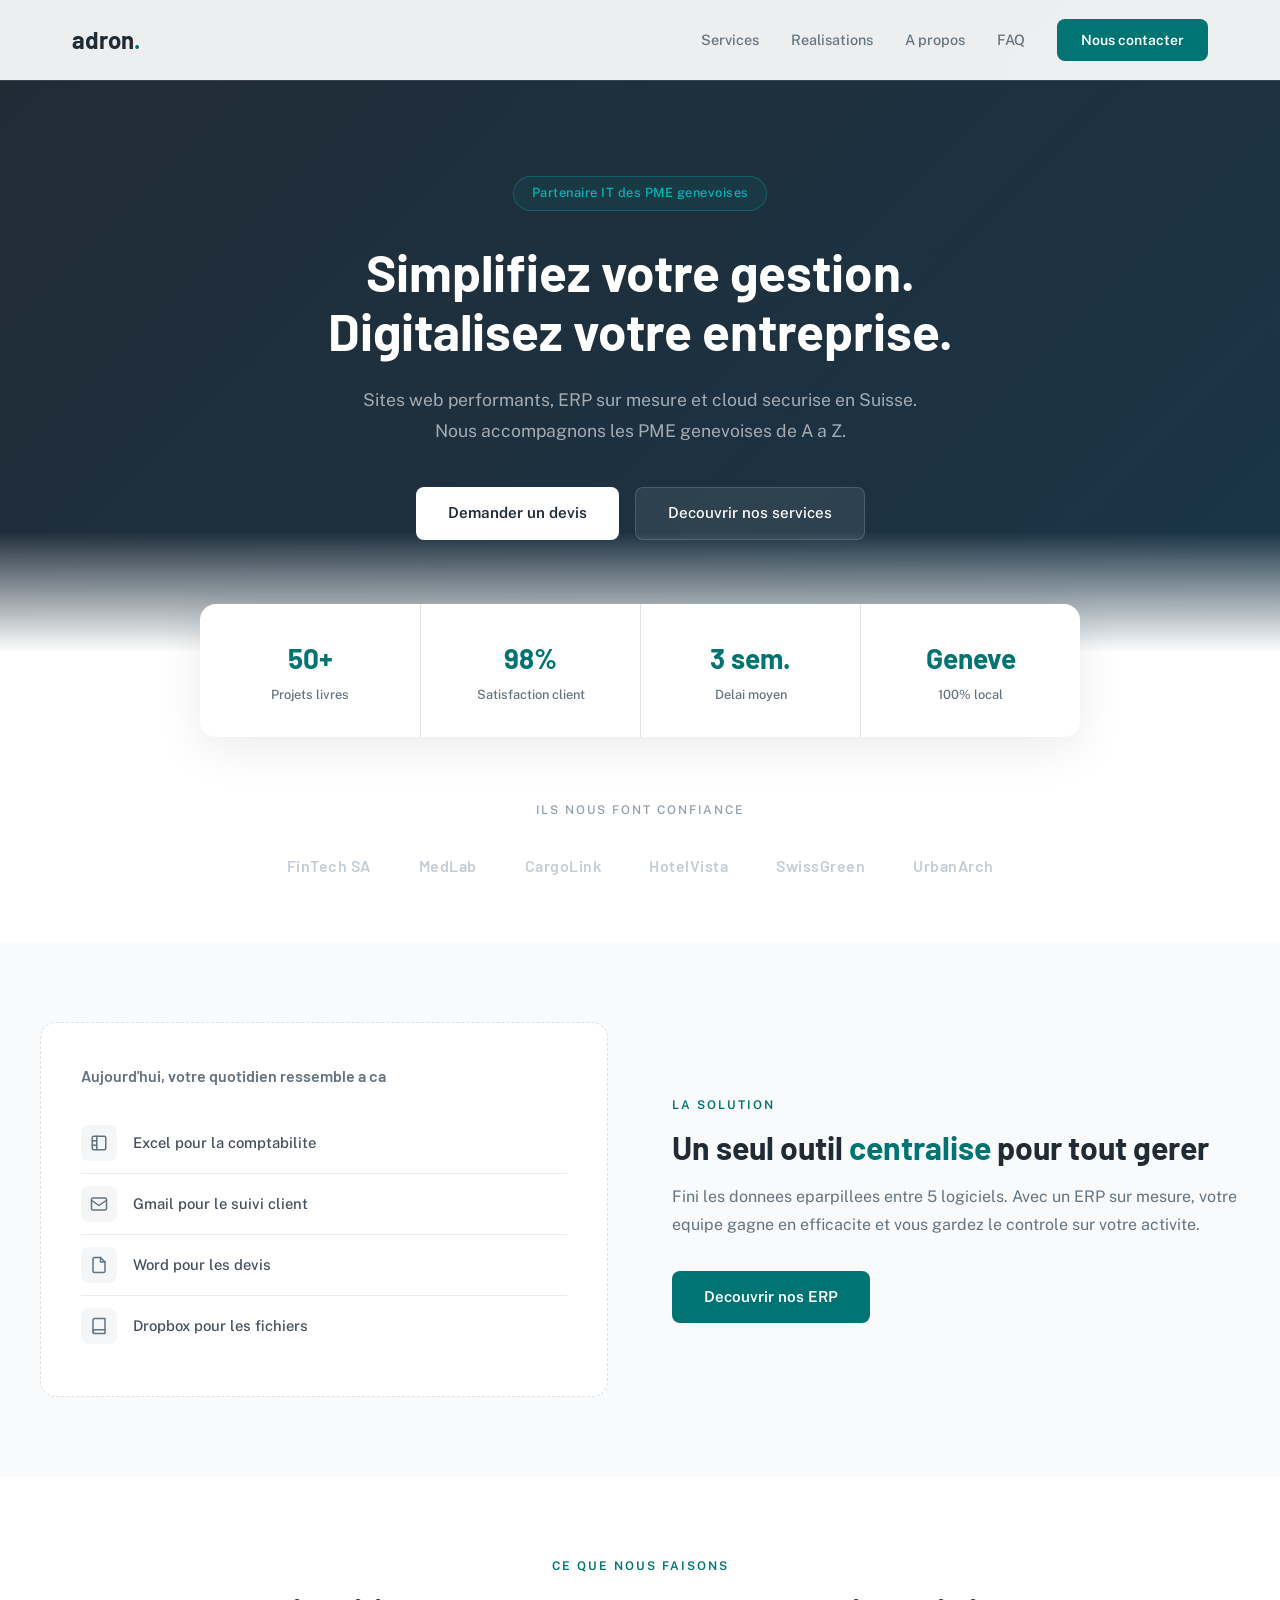
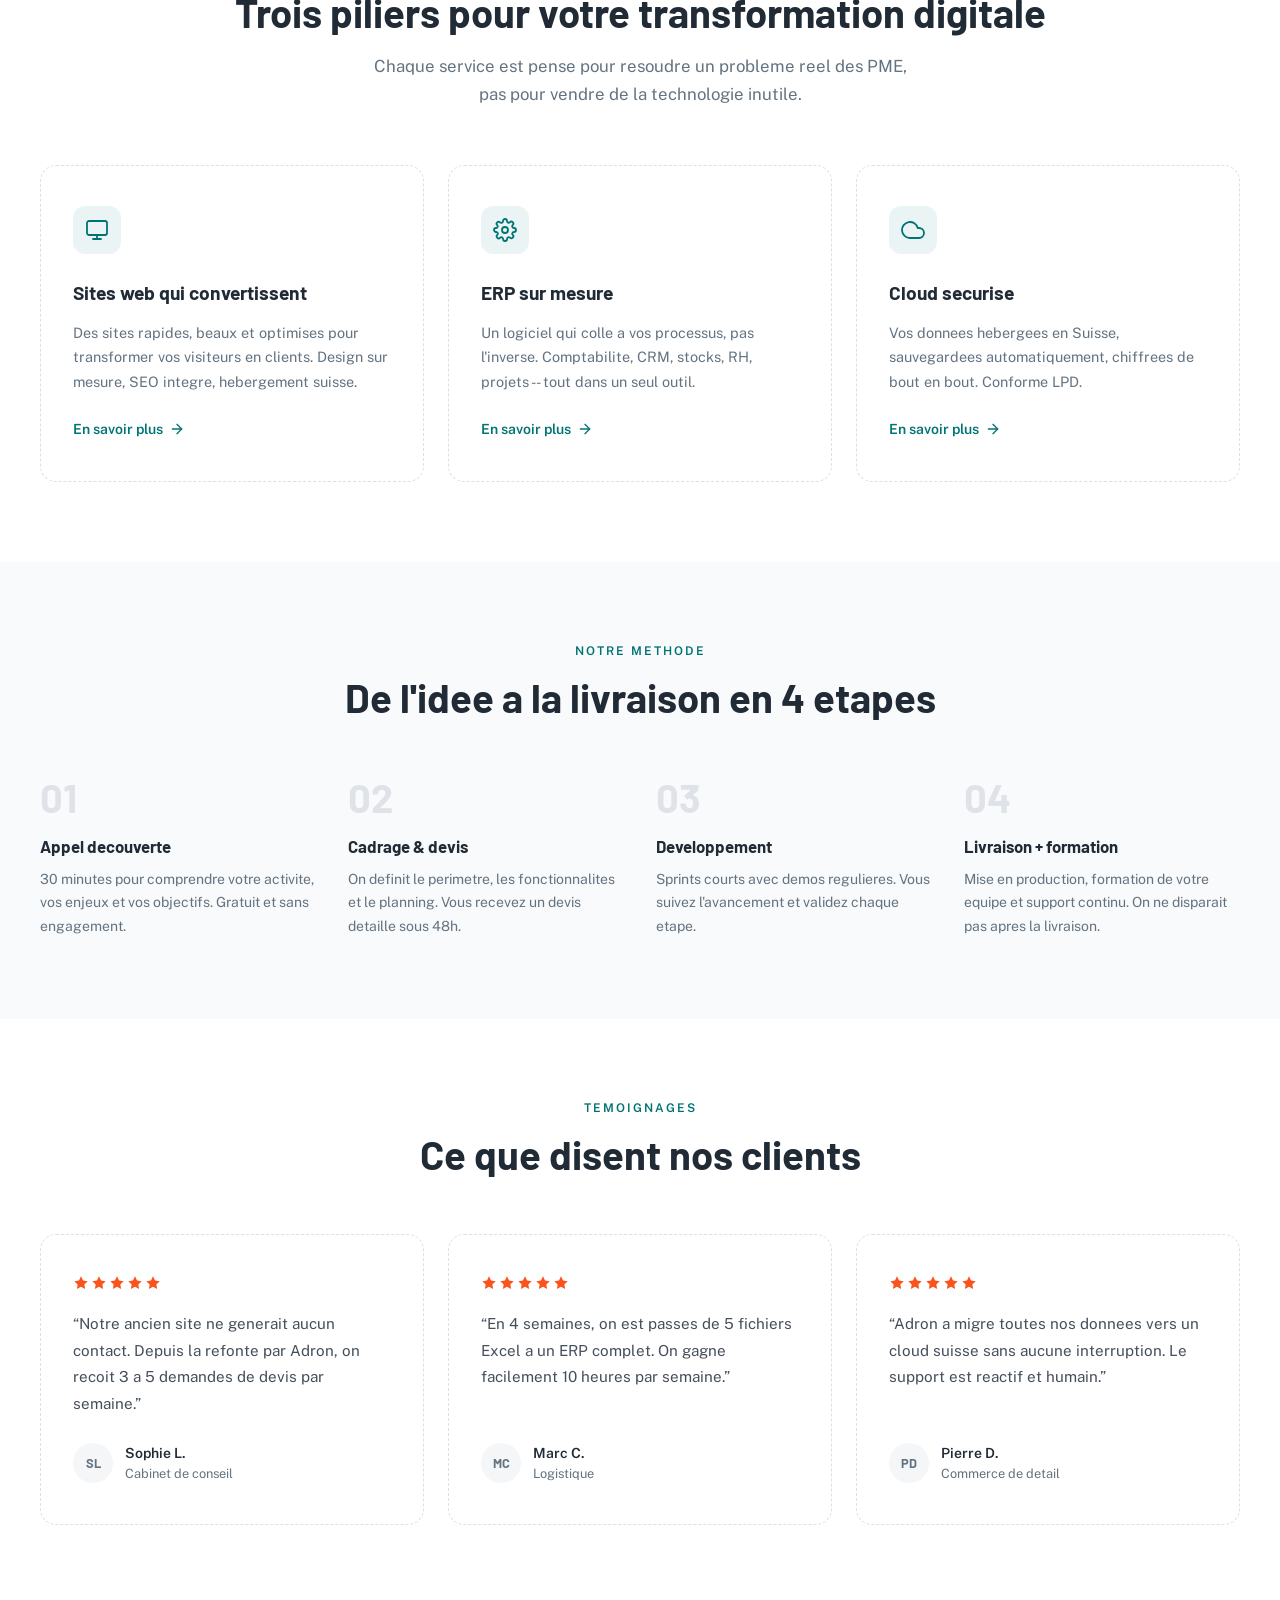
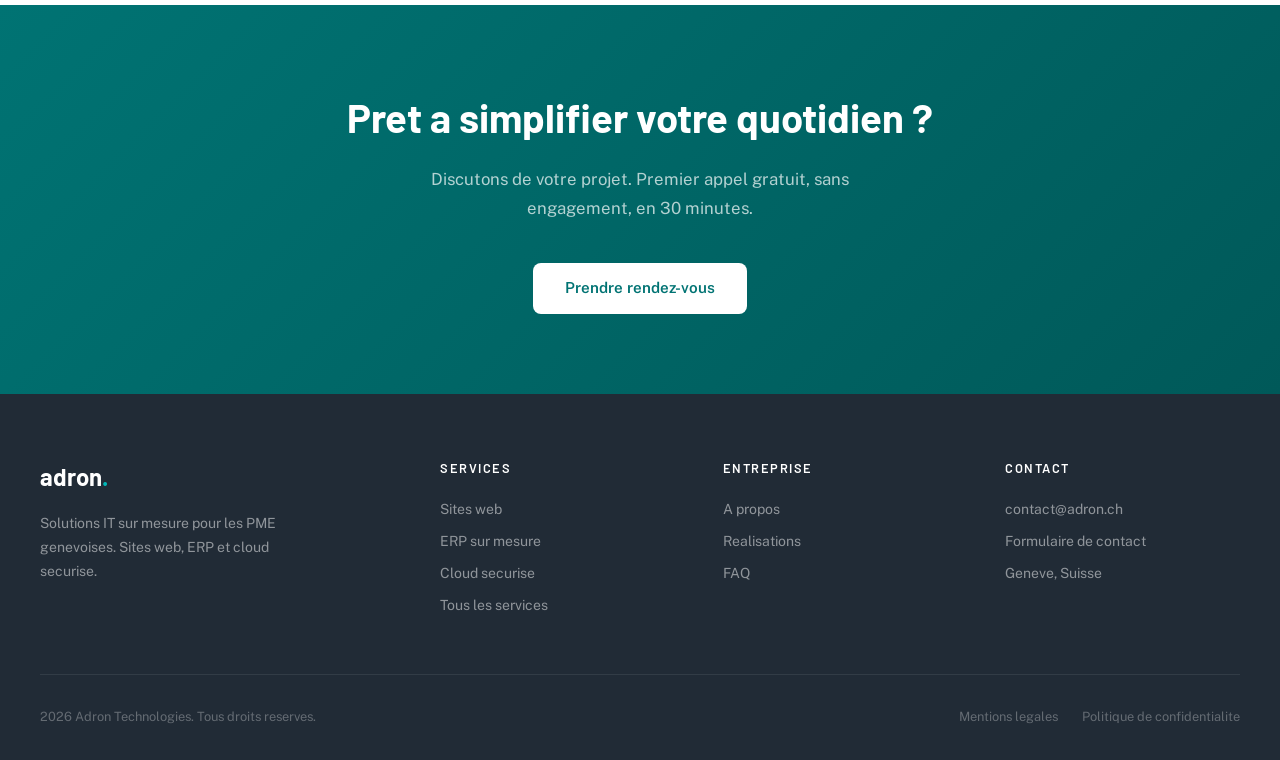
==== index.html @ 47f6fa60 "Premier commit" ====
<!DOCTYPE html>
<html lang="fr">
<head>
  <meta charset="UTF-8">
  <meta name="viewport" content="width=device-width, initial-scale=1.0">
  <title>Adron Technologies — Digitalisation PME Genevoises</title>
  <meta name="description" content="Sites web performants, ERP sur mesure et cloud securise en Suisse. Nous accompagnons les PME genevoises de A a Z.">
  <link href="https://fonts.googleapis.com/css2?family=Barlow:wght@400;500;600;700&family=Public+Sans:wght@300;400;500;600;700&display=swap" rel="stylesheet">
  <link rel="stylesheet" href="variables.css">
  <link rel="stylesheet" href="style.css">
  <style>
    :root {
      --teal: #007373; --teal-dark: #005959; --teal-light: #00B8B8;
      --dark: #212B36; --dark-2: #454F5B; --dark-3: #637381;
      --orange: #FA541C; --purple: #B195FE;
      --white: #FFFFFF;
      --gray-50: #F9FAFB; --gray-100: #F4F6F8; --gray-200: #DFE3E8;
      --gray-300: #C4CDD5; --gray-400: #919EAB; --gray-500: #637381;
      --border: rgba(145,158,171,0.2); --border-dashed: rgba(145,158,171,0.32);
      --font-display: 'Barlow', system-ui, sans-serif;
      --font-body: 'Public Sans', system-ui, sans-serif;
      --radius: 12px; --radius-lg: 16px;
      --shadow-card: -24px 24px 72px -8px rgba(145,158,171,0.24);
      --transition: all 0.25s cubic-bezier(0.4,0,0.2,1);
    }
    *, *::before, *::after { box-sizing: border-box; margin: 0; padding: 0; }
    html { scroll-behavior: smooth; }
    body { font-family: var(--font-body); color: var(--dark); line-height: 1.6; background: var(--white); -webkit-font-smoothing: antialiased; }
    a { text-decoration: none; color: inherit; }
    ul { list-style: none; }

    /* ── NAV ── */
    .nav { position: fixed; top: 0; left: 0; right: 0; height: 80px; background: rgba(255,255,255,0.92); backdrop-filter: blur(12px); -webkit-backdrop-filter: blur(12px); box-shadow: 0 1px 0 var(--border); z-index: 1000; display: flex; align-items: center; }
    .nav-inner { max-width: 1200px; margin: 0 auto; width: 100%; padding: 0 2rem; display: flex; align-items: center; justify-content: space-between; }
    .nav-logo { font-family: var(--font-display); font-weight: 700; font-size: 1.5rem; color: var(--dark); }
    .nav-logo span { color: var(--teal); }
    .nav-links { display: flex; gap: 2rem; align-items: center; }
    .nav-links a { font-size: 0.9rem; font-weight: 500; color: var(--dark-3); transition: var(--transition); }
    .nav-links a:hover { color: var(--teal); }
    .nav-cta { background: var(--teal) !important; color: var(--white) !important; padding: 0.6rem 1.5rem; border-radius: 8px; font-size: 0.875rem !important; font-weight: 600 !important; }
    .nav-cta:hover { background: var(--teal-dark) !important; }
    .nav-mobile-toggle { display: none; background: none; border: none; cursor: pointer; flex-direction: column; gap: 5px; padding: 4px; }
    .nav-mobile-toggle span { display: block; width: 22px; height: 2px; background: var(--dark); border-radius: 2px; }

    /* ── HERO ── */
    .hero { position: relative; background: linear-gradient(135deg, var(--dark) 0%, #1a3547 100%); padding: 11rem 2rem 7rem; overflow: hidden; }
    .hero::after { content: ''; position: absolute; bottom: 0; left: 0; right: 0; height: 120px; background: linear-gradient(to bottom, transparent, var(--white)); pointer-events: none; }
    .hero-inner { max-width: 780px; margin: 0 auto; text-align: center; position: relative; z-index: 1; }
    .hero-badge { display: inline-block; padding: 0.4rem 1.1rem; background: rgba(0,115,115,0.15); border: 1px solid rgba(0,184,184,0.3); border-radius: 100px; color: var(--teal-light); font-size: 0.8rem; font-weight: 500; letter-spacing: 0.5px; margin-bottom: 2rem; }
    .hero h1 { font-family: var(--font-display); font-weight: 700; font-size: clamp(2rem, 5vw, 3.2rem); color: var(--white); line-height: 1.15; margin-bottom: 1.5rem; }
    .hero p { font-size: 1.1rem; color: rgba(255,255,255,0.6); line-height: 1.75; max-width: 560px; margin: 0 auto 2.5rem; }
    .hero-actions { display: flex; gap: 1rem; justify-content: center; flex-wrap: wrap; }

    /* ── BUTTONS ── */
    .btn-primary { display: inline-flex; align-items: center; gap: 0.5rem; background: var(--dark); color: var(--white); padding: 0.85rem 2rem; border-radius: 8px; font-size: 0.95rem; font-weight: 600; font-family: var(--font-body); border: none; cursor: pointer; transition: var(--transition); }
    .btn-primary:hover { background: var(--dark-2); box-shadow: 0 8px 24px rgba(33,43,54,0.3); }
    .btn-hero-primary { display: inline-flex; align-items: center; gap: 0.5rem; background: var(--white); color: var(--dark); padding: 0.85rem 2rem; border-radius: 8px; font-size: 0.95rem; font-weight: 600; font-family: var(--font-body); border: none; cursor: pointer; transition: var(--transition); }
    .btn-hero-primary:hover { box-shadow: 0 8px 24px rgba(0,0,0,0.15); transform: translateY(-1px); }
    .btn-ghost { display: inline-flex; align-items: center; gap: 0.5rem; background: rgba(255,255,255,0.08); color: var(--white); padding: 0.85rem 2rem; border-radius: 8px; font-size: 0.95rem; font-weight: 500; font-family: var(--font-body); border: 1px solid rgba(255,255,255,0.15); cursor: pointer; transition: var(--transition); }
    .btn-ghost:hover { background: rgba(255,255,255,0.15); }
    .btn-teal { display: inline-flex; align-items: center; gap: 0.5rem; background: var(--teal); color: var(--white); padding: 0.85rem 2rem; border-radius: 8px; font-size: 0.95rem; font-weight: 600; font-family: var(--font-body); border: none; cursor: pointer; transition: var(--transition); }
    .btn-teal:hover { background: var(--teal-dark); box-shadow: 0 8px 24px rgba(0,115,115,0.25); }
    .btn-white { display: inline-flex; align-items: center; gap: 0.5rem; background: var(--white); color: var(--teal); padding: 0.85rem 2rem; border-radius: 8px; font-size: 0.95rem; font-weight: 600; font-family: var(--font-body); border: none; cursor: pointer; transition: var(--transition); }
    .btn-white:hover { box-shadow: 0 8px 24px rgba(0,0,0,0.2); transform: translateY(-1px); }

    /* ── SECTIONS ── */
    .section { padding: 5rem 2rem; }
    .section-gray { background: var(--gray-50); }
    .section-inner { max-width: 1200px; margin: 0 auto; }
    .section-label { font-size: 0.75rem; font-weight: 600; text-transform: uppercase; letter-spacing: 2px; color: var(--teal); margin-bottom: 0.75rem; }
    .section-title { font-family: var(--font-display); font-weight: 700; font-size: clamp(1.8rem, 3.5vw, 2.5rem); line-height: 1.2; margin-bottom: 1rem; }
    .section-subtitle { font-size: 1.05rem; color: var(--dark-3); line-height: 1.7; max-width: 560px; }
    .section-header { margin-bottom: 3.5rem; }
    .section-header-center { text-align: center; }
    .section-header-center .section-subtitle { margin-left: auto; margin-right: auto; }

    /* ── STATS ── */
    .stats { padding: 0 2rem; position: relative; z-index: 2; margin-top: -3rem; margin-bottom: 1rem; }
    .stats-grid { max-width: 880px; margin: 0 auto; display: grid; grid-template-columns: repeat(4, 1fr); background: var(--white); border-radius: var(--radius-lg); box-shadow: 0 12px 48px rgba(0,0,0,0.08); }
    .stat-item { padding: 2rem 1.5rem; text-align: center; }
    .stat-item + .stat-item { border-left: 1px solid var(--gray-200); }
    .stat-number { font-family: var(--font-display); font-weight: 700; font-size: 1.75rem; color: var(--teal); margin-bottom: 0.25rem; }
    .stat-label { font-size: 0.8rem; color: var(--dark-3); font-weight: 500; }

    /* ── TRUST BAR ── */
    .trust { padding: 3rem 2rem 4rem; }
    .trust-inner { max-width: 900px; margin: 0 auto; text-align: center; }
    .trust-label { font-size: 0.75rem; text-transform: uppercase; letter-spacing: 2px; color: var(--gray-400); margin-bottom: 2rem; font-weight: 500; }
    .trust-logos { display: flex; justify-content: center; flex-wrap: wrap; gap: 2.5rem 3rem; align-items: center; }
    .trust-logos span { font-family: var(--font-display); font-weight: 600; font-size: 1rem; color: var(--gray-300); letter-spacing: 0.5px; }

    /* ── PAIN POINTS ── */
    .pain { display: grid; grid-template-columns: 1fr 1fr; gap: 4rem; align-items: center; }
    .pain-before { background: var(--white); border: 1px dashed var(--border-dashed); border-radius: var(--radius-lg); padding: 2.5rem; }
    .pain-before-title { font-family: var(--font-display); font-weight: 600; font-size: 1rem; color: var(--dark-3); margin-bottom: 1.5rem; }
    .pain-item { display: flex; align-items: center; gap: 1rem; padding: 0.75rem 0; }
    .pain-item + .pain-item { border-top: 1px solid var(--border); }
    .pain-icon { width: 36px; height: 36px; border-radius: 8px; background: var(--gray-100); display: flex; align-items: center; justify-content: center; flex-shrink: 0; }
    .pain-icon svg { width: 18px; height: 18px; stroke: var(--dark-3); fill: none; stroke-width: 2; stroke-linecap: round; stroke-linejoin: round; }
    .pain-item-text { font-size: 0.925rem; color: var(--dark-2); font-weight: 500; }
    .pain-after h3 { font-family: var(--font-display); font-weight: 700; font-size: clamp(1.5rem, 3vw, 2rem); margin-bottom: 1rem; line-height: 1.25; }
    .pain-after h3 em { color: var(--teal); font-style: normal; }
    .pain-after p { color: var(--dark-3); line-height: 1.75; margin-bottom: 2rem; }

    /* ── SERVICES ── */
    .services-grid { display: grid; grid-template-columns: repeat(3, 1fr); gap: 1.5rem; }
    .service-card { border: 1px dashed var(--border-dashed); border-radius: var(--radius-lg); padding: 2.5rem 2rem; transition: var(--transition); display: flex; flex-direction: column; }
    .service-card:hover { border-color: transparent; box-shadow: var(--shadow-card); }
    .service-icon { width: 48px; height: 48px; border-radius: 12px; background: rgba(0,115,115,0.08); display: flex; align-items: center; justify-content: center; margin-bottom: 1.5rem; }
    .service-icon svg { width: 24px; height: 24px; stroke: var(--teal); fill: none; stroke-width: 1.8; stroke-linecap: round; stroke-linejoin: round; }
    .service-card h3 { font-family: var(--font-display); font-weight: 700; font-size: 1.2rem; margin-bottom: 0.75rem; }
    .service-card p { font-size: 0.9rem; color: var(--dark-3); line-height: 1.7; margin-bottom: 1.5rem; flex: 1; }
    .service-link { font-size: 0.875rem; font-weight: 600; color: var(--teal); display: inline-flex; align-items: center; gap: 0.4rem; transition: var(--transition); }
    .service-link:hover { gap: 0.7rem; }
    .arrow-icon { width: 16px; height: 16px; stroke: currentColor; fill: none; stroke-width: 2; stroke-linecap: round; stroke-linejoin: round; }

    /* ── PROCESS ── */
    .process-grid { display: grid; grid-template-columns: repeat(4, 1fr); gap: 2rem; counter-reset: step; }
    .process-step { position: relative; padding-top: 3.5rem; }
    .process-step::before { counter-increment: step; content: counter(step, decimal-leading-zero); font-family: var(--font-display); font-weight: 700; font-size: 2.5rem; color: var(--gray-200); position: absolute; top: 0; left: 0; line-height: 1; }
    .process-step h4 { font-family: var(--font-display); font-weight: 700; font-size: 1.05rem; margin-bottom: 0.5rem; }
    .process-step p { font-size: 0.875rem; color: var(--dark-3); line-height: 1.7; }

    /* ── TESTIMONIALS ── */
    .testimonials-grid { display: grid; grid-template-columns: repeat(3, 1fr); gap: 1.5rem; }
    .testimonial-card { border: 1px dashed var(--border-dashed); border-radius: var(--radius-lg); padding: 2.5rem 2rem; transition: var(--transition); display: flex; flex-direction: column; }
    .testimonial-card:hover { border-color: transparent; box-shadow: var(--shadow-card); }
    .testimonial-stars { display: flex; gap: 2px; margin-bottom: 1.25rem; }
    .star-svg { width: 16px; height: 16px; fill: var(--orange); }
    .testimonial-text { font-size: 0.95rem; color: var(--dark-2); line-height: 1.75; flex: 1; margin-bottom: 1.5rem; }
    .testimonial-text::before { content: '\201C'; }
    .testimonial-text::after { content: '\201D'; }
    .testimonial-author { display: flex; align-items: center; gap: 0.75rem; }
    .testimonial-avatar { width: 40px; height: 40px; border-radius: 50%; background: var(--gray-100); display: flex; align-items: center; justify-content: center; font-family: var(--font-display); font-weight: 700; font-size: 0.8rem; color: var(--dark-3); flex-shrink: 0; }
    .testimonial-name { font-weight: 600; font-size: 0.875rem; }
    .testimonial-role { font-size: 0.8rem; color: var(--dark-3); }

    /* ── CTA SECTION ── */
    .cta-section { background: linear-gradient(135deg, var(--teal), var(--teal-dark)); padding: 5rem 2rem; text-align: center; }
    .cta-section h2 { font-family: var(--font-display); font-weight: 700; font-size: clamp(1.8rem, 3.5vw, 2.5rem); color: var(--white); margin-bottom: 1rem; }
    .cta-section p { color: rgba(255,255,255,0.7); font-size: 1.05rem; margin-bottom: 2.5rem; max-width: 480px; margin-left: auto; margin-right: auto; line-height: 1.7; }

    /* ── FOOTER ── */
    .footer { background: var(--dark); padding: 4rem 2rem 2rem; }
    .footer-inner { max-width: 1200px; margin: 0 auto; }
    .footer-grid { display: grid; grid-template-columns: 1.5fr 1fr 1fr 1fr; gap: 3rem; margin-bottom: 3rem; }
    .footer-brand { font-family: var(--font-display); font-weight: 700; font-size: 1.5rem; color: var(--white); margin-bottom: 1rem; }
    .footer-brand span { color: var(--teal-light); }
    .footer-desc { font-size: 0.875rem; color: rgba(255,255,255,0.5); line-height: 1.7; max-width: 280px; }
    .footer-col h4 { font-family: var(--font-display); font-weight: 600; font-size: 0.8rem; color: var(--white); margin-bottom: 1.25rem; text-transform: uppercase; letter-spacing: 1.5px; }
    .footer-col a { display: block; font-size: 0.875rem; color: rgba(255,255,255,0.5); margin-bottom: 0.6rem; transition: var(--transition); }
    .footer-col a:hover { color: var(--white); }
    .footer-bottom { border-top: 1px solid rgba(255,255,255,0.08); padding-top: 2rem; display: flex; justify-content: space-between; align-items: center; }
    .footer-copy { font-size: 0.8rem; color: rgba(255,255,255,0.3); }
    .footer-legal { display: flex; gap: 1.5rem; }
    .footer-legal a { font-size: 0.8rem; color: rgba(255,255,255,0.3); transition: var(--transition); }
    .footer-legal a:hover { color: rgba(255,255,255,0.7); }

    /* ── RESPONSIVE ── */
    @media (max-width: 968px) {
      .nav-links { display: none; }
      .nav-mobile-toggle { display: flex; }
      .services-grid, .testimonials-grid { grid-template-columns: 1fr; max-width: 480px; margin-left: auto; margin-right: auto; }
      .process-grid { grid-template-columns: repeat(2, 1fr); }
      .pain { grid-template-columns: 1fr; gap: 2.5rem; }
      .stats-grid { grid-template-columns: repeat(2, 1fr); }
      .stat-item:nth-child(odd) { border-left: none; }
      .stat-item:nth-child(3), .stat-item:nth-child(4) { border-top: 1px solid var(--gray-200); }
      .footer-grid { grid-template-columns: repeat(2, 1fr); }
    }
    @media (max-width: 600px) {
      .stats-grid { grid-template-columns: repeat(2, 1fr); }
      .process-grid { grid-template-columns: 1fr; }
      .footer-grid { grid-template-columns: 1fr; }
      .hero { padding: 9rem 1.25rem 5rem; }
      .section { padding: 3.5rem 1.25rem; }
      .footer-bottom { flex-direction: column; gap: 1rem; text-align: center; }
    }
  </style>
</head>
<body>

  <!-- NAV -->
  <nav class="nav">
    <div class="nav-inner">
      <a href="index.html" class="nav-logo">adron<span>.</span></a>
      <div class="nav-links">
        <a href="services.html">Services</a>
        <a href="realisations.html">Realisations</a>
        <a href="apropos.html">A propos</a>
        <a href="faq.html">FAQ</a>
        <a href="contact.html" class="nav-cta">Nous contacter</a>
      </div>
      <button class="nav-mobile-toggle" aria-label="Menu">
        <span></span><span></span><span></span>
      </button>
    </div>
  </nav>

  <!-- HERO -->
  <section class="hero">
    <div class="hero-inner">
      <div class="hero-badge">Partenaire IT des PME genevoises</div>
      <h1>Simplifiez votre gestion.<br>Digitalisez votre entreprise.</h1>
      <p>Sites web performants, ERP sur mesure et cloud securise en Suisse. Nous accompagnons les PME genevoises de A a Z.</p>
      <div class="hero-actions">
        <a href="contact.html" class="btn-hero-primary">Demander un devis</a>
        <a href="services.html" class="btn-ghost">Decouvrir nos services</a>
      </div>
    </div>
  </section>

  <!-- STATS -->
  <section class="stats">
    <div class="stats-grid">
      <div class="stat-item">
        <div class="stat-number">50+</div>
        <div class="stat-label">Projets livres</div>
      </div>
      <div class="stat-item">
        <div class="stat-number">98%</div>
        <div class="stat-label">Satisfaction client</div>
      </div>
      <div class="stat-item">
        <div class="stat-number">3 sem.</div>
        <div class="stat-label">Delai moyen</div>
      </div>
      <div class="stat-item">
        <div class="stat-number">Geneve</div>
        <div class="stat-label">100% local</div>
      </div>
    </div>
  </section>

  <!-- TRUST BAR -->
  <section class="trust">
    <div class="trust-inner">
      <div class="trust-label">Ils nous font confiance</div>
      <div class="trust-logos">
        <span>FinTech SA</span>
        <span>MedLab</span>
        <span>CargoLink</span>
        <span>HotelVista</span>
        <span>SwissGreen</span>
        <span>UrbanArch</span>
      </div>
    </div>
  </section>

  <!-- PAIN POINTS -->
  <section class="section section-gray">
    <div class="section-inner">
      <div class="pain">
        <div class="pain-before">
          <div class="pain-before-title">Aujourd'hui, votre quotidien ressemble a ca</div>
          <div class="pain-item">
            <div class="pain-icon"><svg viewBox="0 0 24 24"><rect x="3" y="3" width="18" height="18" rx="2"/><path d="M9 3v18"/><path d="M3 9h6"/><path d="M3 15h6"/></svg></div>
            <div class="pain-item-text">Excel pour la comptabilite</div>
          </div>
          <div class="pain-item">
            <div class="pain-icon"><svg viewBox="0 0 24 24"><rect x="2" y="4" width="20" height="16" rx="2"/><path d="M22 7l-10 7L2 7"/></svg></div>
            <div class="pain-item-text">Gmail pour le suivi client</div>
          </div>
          <div class="pain-item">
            <div class="pain-icon"><svg viewBox="0 0 24 24"><path d="M14 2H6a2 2 0 00-2 2v16a2 2 0 002 2h12a2 2 0 002-2V8z"/><polyline points="14 2 14 8 20 8"/></svg></div>
            <div class="pain-item-text">Word pour les devis</div>
          </div>
          <div class="pain-item">
            <div class="pain-icon"><svg viewBox="0 0 24 24"><path d="M4 19.5A2.5 2.5 0 016.5 17H20"/><path d="M6.5 2H20v20H6.5A2.5 2.5 0 014 19.5v-15A2.5 2.5 0 016.5 2z"/></svg></div>
            <div class="pain-item-text">Dropbox pour les fichiers</div>
          </div>
        </div>
        <div class="pain-after">
          <div class="section-label">La solution</div>
          <h3>Un seul outil <em>centralise</em> pour tout gerer</h3>
          <p>Fini les donnees eparpillees entre 5 logiciels. Avec un ERP sur mesure, votre equipe gagne en efficacite et vous gardez le controle sur votre activite.</p>
          <a href="erp.html" class="btn-teal">Decouvrir nos ERP</a>
        </div>
      </div>
    </div>
  </section>

  <!-- SERVICES -->
  <section class="section">
    <div class="section-inner">
      <div class="section-header section-header-center">
        <div class="section-label">Ce que nous faisons</div>
        <h2 class="section-title">Trois piliers pour votre transformation digitale</h2>
        <p class="section-subtitle">Chaque service est pense pour resoudre un probleme reel des PME, pas pour vendre de la technologie inutile.</p>
      </div>
      <div class="services-grid">
        <div class="service-card">
          <div class="service-icon">
            <svg viewBox="0 0 24 24"><rect x="2" y="3" width="20" height="14" rx="2"/><line x1="8" y1="21" x2="16" y2="21"/><line x1="12" y1="17" x2="12" y2="21"/></svg>
          </div>
          <h3>Sites web qui convertissent</h3>
          <p>Des sites rapides, beaux et optimises pour transformer vos visiteurs en clients. Design sur mesure, SEO integre, hebergement suisse.</p>
          <a href="web.html" class="service-link">En savoir plus <svg class="arrow-icon" viewBox="0 0 24 24"><line x1="5" y1="12" x2="19" y2="12"/><polyline points="12 5 19 12 12 19"/></svg></a>
        </div>
        <div class="service-card">
          <div class="service-icon">
            <svg viewBox="0 0 24 24"><circle cx="12" cy="12" r="3"/><path d="M19.4 15a1.65 1.65 0 00.33 1.82l.06.06a2 2 0 01-2.83 2.83l-.06-.06a1.65 1.65 0 00-1.82-.33 1.65 1.65 0 00-1 1.51V21a2 2 0 01-4 0v-.09A1.65 1.65 0 009 19.4a1.65 1.65 0 00-1.82.33l-.06.06a2 2 0 01-2.83-2.83l.06-.06A1.65 1.65 0 004.68 15a1.65 1.65 0 00-1.51-1H3a2 2 0 010-4h.09A1.65 1.65 0 004.6 9a1.65 1.65 0 00-.33-1.82l-.06-.06a2 2 0 012.83-2.83l.06.06A1.65 1.65 0 009 4.68a1.65 1.65 0 001-1.51V3a2 2 0 014 0v.09a1.65 1.65 0 001 1.51 1.65 1.65 0 001.82-.33l.06-.06a2 2 0 012.83 2.83l-.06.06A1.65 1.65 0 0019.4 9a1.65 1.65 0 001.51 1H21a2 2 0 010 4h-.09a1.65 1.65 0 00-1.51 1z"/></svg>
          </div>
          <h3>ERP sur mesure</h3>
          <p>Un logiciel qui colle a vos processus, pas l'inverse. Comptabilite, CRM, stocks, RH, projets -- tout dans un seul outil.</p>
          <a href="erp.html" class="service-link">En savoir plus <svg class="arrow-icon" viewBox="0 0 24 24"><line x1="5" y1="12" x2="19" y2="12"/><polyline points="12 5 19 12 12 19"/></svg></a>
        </div>
        <div class="service-card">
          <div class="service-icon">
            <svg viewBox="0 0 24 24"><path d="M18 10h-1.26A8 8 0 109 20h9a5 5 0 000-10z"/></svg>
          </div>
          <h3>Cloud securise</h3>
          <p>Vos donnees hebergees en Suisse, sauvegardees automatiquement, chiffrees de bout en bout. Conforme LPD.</p>
          <a href="cloud.html" class="service-link">En savoir plus <svg class="arrow-icon" viewBox="0 0 24 24"><line x1="5" y1="12" x2="19" y2="12"/><polyline points="12 5 19 12 12 19"/></svg></a>
        </div>
      </div>
    </div>
  </section>

  <!-- PROCESS -->
  <section class="section section-gray">
    <div class="section-inner">
      <div class="section-header section-header-center">
        <div class="section-label">Notre methode</div>
        <h2 class="section-title">De l'idee a la livraison en 4 etapes</h2>
      </div>
      <div class="process-grid">
        <div class="process-step">
          <h4>Appel decouverte</h4>
          <p>30 minutes pour comprendre votre activite, vos enjeux et vos objectifs. Gratuit et sans engagement.</p>
        </div>
        <div class="process-step">
          <h4>Cadrage & devis</h4>
          <p>On definit le perimetre, les fonctionnalites et le planning. Vous recevez un devis detaille sous 48h.</p>
        </div>
        <div class="process-step">
          <h4>Developpement</h4>
          <p>Sprints courts avec demos regulieres. Vous suivez l'avancement et validez chaque etape.</p>
        </div>
        <div class="process-step">
          <h4>Livraison + formation</h4>
          <p>Mise en production, formation de votre equipe et support continu. On ne disparait pas apres la livraison.</p>
        </div>
      </div>
    </div>
  </section>

  <!-- TESTIMONIALS -->
  <section class="section">
    <div class="section-inner">
      <div class="section-header section-header-center">
        <div class="section-label">Temoignages</div>
        <h2 class="section-title">Ce que disent nos clients</h2>
      </div>
      <div class="testimonials-grid">
        <div class="testimonial-card">
          <div class="testimonial-stars">
            <svg class="star-svg" viewBox="0 0 24 24"><polygon points="12 2 15.09 8.26 22 9.27 17 14.14 18.18 21.02 12 17.77 5.82 21.02 7 14.14 2 9.27 8.91 8.26 12 2"/></svg>
            <svg class="star-svg" viewBox="0 0 24 24"><polygon points="12 2 15.09 8.26 22 9.27 17 14.14 18.18 21.02 12 17.77 5.82 21.02 7 14.14 2 9.27 8.91 8.26 12 2"/></svg>
            <svg class="star-svg" viewBox="0 0 24 24"><polygon points="12 2 15.09 8.26 22 9.27 17 14.14 18.18 21.02 12 17.77 5.82 21.02 7 14.14 2 9.27 8.91 8.26 12 2"/></svg>
            <svg class="star-svg" viewBox="0 0 24 24"><polygon points="12 2 15.09 8.26 22 9.27 17 14.14 18.18 21.02 12 17.77 5.82 21.02 7 14.14 2 9.27 8.91 8.26 12 2"/></svg>
            <svg class="star-svg" viewBox="0 0 24 24"><polygon points="12 2 15.09 8.26 22 9.27 17 14.14 18.18 21.02 12 17.77 5.82 21.02 7 14.14 2 9.27 8.91 8.26 12 2"/></svg>
          </div>
          <p class="testimonial-text">Notre ancien site ne generait aucun contact. Depuis la refonte par Adron, on recoit 3 a 5 demandes de devis par semaine.</p>
          <div class="testimonial-author">
            <div class="testimonial-avatar">SL</div>
            <div>
              <div class="testimonial-name">Sophie L.</div>
              <div class="testimonial-role">Cabinet de conseil</div>
            </div>
          </div>
        </div>
        <div class="testimonial-card">
          <div class="testimonial-stars">
            <svg class="star-svg" viewBox="0 0 24 24"><polygon points="12 2 15.09 8.26 22 9.27 17 14.14 18.18 21.02 12 17.77 5.82 21.02 7 14.14 2 9.27 8.91 8.26 12 2"/></svg>
            <svg class="star-svg" viewBox="0 0 24 24"><polygon points="12 2 15.09 8.26 22 9.27 17 14.14 18.18 21.02 12 17.77 5.82 21.02 7 14.14 2 9.27 8.91 8.26 12 2"/></svg>
            <svg class="star-svg" viewBox="0 0 24 24"><polygon points="12 2 15.09 8.26 22 9.27 17 14.14 18.18 21.02 12 17.77 5.82 21.02 7 14.14 2 9.27 8.91 8.26 12 2"/></svg>
            <svg class="star-svg" viewBox="0 0 24 24"><polygon points="12 2 15.09 8.26 22 9.27 17 14.14 18.18 21.02 12 17.77 5.82 21.02 7 14.14 2 9.27 8.91 8.26 12 2"/></svg>
            <svg class="star-svg" viewBox="0 0 24 24"><polygon points="12 2 15.09 8.26 22 9.27 17 14.14 18.18 21.02 12 17.77 5.82 21.02 7 14.14 2 9.27 8.91 8.26 12 2"/></svg>
          </div>
          <p class="testimonial-text">En 4 semaines, on est passes de 5 fichiers Excel a un ERP complet. On gagne facilement 10 heures par semaine.</p>
          <div class="testimonial-author">
            <div class="testimonial-avatar">MC</div>
            <div>
              <div class="testimonial-name">Marc C.</div>
              <div class="testimonial-role">Logistique</div>
            </div>
          </div>
        </div>
        <div class="testimonial-card">
          <div class="testimonial-stars">
            <svg class="star-svg" viewBox="0 0 24 24"><polygon points="12 2 15.09 8.26 22 9.27 17 14.14 18.18 21.02 12 17.77 5.82 21.02 7 14.14 2 9.27 8.91 8.26 12 2"/></svg>
            <svg class="star-svg" viewBox="0 0 24 24"><polygon points="12 2 15.09 8.26 22 9.27 17 14.14 18.18 21.02 12 17.77 5.82 21.02 7 14.14 2 9.27 8.91 8.26 12 2"/></svg>
            <svg class="star-svg" viewBox="0 0 24 24"><polygon points="12 2 15.09 8.26 22 9.27 17 14.14 18.18 21.02 12 17.77 5.82 21.02 7 14.14 2 9.27 8.91 8.26 12 2"/></svg>
            <svg class="star-svg" viewBox="0 0 24 24"><polygon points="12 2 15.09 8.26 22 9.27 17 14.14 18.18 21.02 12 17.77 5.82 21.02 7 14.14 2 9.27 8.91 8.26 12 2"/></svg>
            <svg class="star-svg" viewBox="0 0 24 24"><polygon points="12 2 15.09 8.26 22 9.27 17 14.14 18.18 21.02 12 17.77 5.82 21.02 7 14.14 2 9.27 8.91 8.26 12 2"/></svg>
          </div>
          <p class="testimonial-text">Adron a migre toutes nos donnees vers un cloud suisse sans aucune interruption. Le support est reactif et humain.</p>
          <div class="testimonial-author">
            <div class="testimonial-avatar">PD</div>
            <div>
              <div class="testimonial-name">Pierre D.</div>
              <div class="testimonial-role">Commerce de detail</div>
            </div>
          </div>
        </div>
      </div>
    </div>
  </section>

  <!-- CTA -->
  <section class="cta-section">
    <h2>Pret a simplifier votre quotidien ?</h2>
    <p>Discutons de votre projet. Premier appel gratuit, sans engagement, en 30 minutes.</p>
    <a href="contact.html" class="btn-white">Prendre rendez-vous</a>
  </section>

  <!-- FOOTER -->
  <footer class="footer">
    <div class="footer-inner">
      <div class="footer-grid">
        <div>
          <div class="footer-brand">adron<span>.</span></div>
          <p class="footer-desc">Solutions IT sur mesure pour les PME genevoises. Sites web, ERP et cloud securise.</p>
        </div>
        <div class="footer-col">
          <h4>Services</h4>
          <a href="web.html">Sites web</a>
          <a href="erp.html">ERP sur mesure</a>
          <a href="cloud.html">Cloud securise</a>
          <a href="services.html">Tous les services</a>
        </div>
        <div class="footer-col">
          <h4>Entreprise</h4>
          <a href="apropos.html">A propos</a>
          <a href="realisations.html">Realisations</a>
          <a href="faq.html">FAQ</a>
        </div>
        <div class="footer-col">
          <h4>Contact</h4>
          <a href="mailto:contact@adron.ch">contact@adron.ch</a>
          <a href="contact.html">Formulaire de contact</a>
          <a>Geneve, Suisse</a>
        </div>
      </div>
      <div class="footer-bottom">
        <div class="footer-copy">2026 Adron Technologies. Tous droits reserves.</div>
        <div class="footer-legal">
          <a href="#">Mentions legales</a>
          <a href="#">Politique de confidentialite</a>
        </div>
      </div>
    </div>
  </footer>

</body>
</html>
---- variables.css ----
:root {
  /* Colors */
  --teal: #007373;
  --teal-dark: #005959;
  --teal-light: #00B8B8;
  --dark: #212B36;
  --dark-2: #454F5B;
  --dark-3: #637381;
  --orange: #FA541C;
  --purple: #B195FE;
  --white: #FFFFFF;
  --gray-50: #F9FAFB;
  --gray-100: #F4F6F8;
  --gray-200: #DFE3E8;
  --gray-300: #C4CDD5;
  --gray-400: #919EAB;
  --gray-500: #637381;

  /* Borders, shadows, etc. */
  --border: rgba(145, 158, 171, 0.2);
  --border-dashed: rgba(145, 158, 171, 0.32);
  --radius: 12px;
  --radius-lg: 16px;
  --shadow-card: -24px 24px 72px -8px rgba(145, 158, 171, 0.24);

  /* Fonts */
  --font-display: "Barlow", system-ui, sans-serif;
  --font-body: "Public Sans", system-ui, sans-serif;

  /* Transitions */
  --transition: all 0.25s cubic-bezier(0.4, 0, 0.2, 1);
}
---- style.css ----
/* Global Reset */
*, *::before, *::after {
  box-sizing: border-box;
  margin: 0;
  padding: 0;
}

html {
  scroll-behavior: smooth;
}

body {
  font-family: var(--font-body);
  color: var(--dark);
  line-height: 1.6;
  background: var(--white);
  -webkit-font-smoothing: antialiased;
}

a {
  text-decoration: none;
  color: inherit;
}

ul {
  list-style: none;
}

/* Common Components Styling */
.nav {
  position: fixed;
  top: 0;
  left: 0;
  right: 0;
  height: 80px;
  background: rgba(255, 255, 255, 0.92);
  backdrop-filter: blur(12px);
  box-shadow: 0 1px 0 var(--border);
  z-index: 1000;
  display: flex;
  align-items: center;
}

.nav-inner {
  max-width: 1200px;
  margin: 0 auto;
  width: 100%;
  padding: 0 2rem;
  display: flex;
  justify-content: space-between;
  align-items: center;
}

.nav-logo {
  font-family: var(--font-display);
  font-weight: 700;
  font-size: 1.5rem;
  color: var(--dark);
}

.nav-logo span {
  color: var(--teal);
}

.nav-links {
  display: flex;
  gap: 2rem;
}

.nav-cta {
  background: var(--teal);
  color: var(--white);
  padding: 0.6rem 1.5rem;
}

/* Add other common components... */
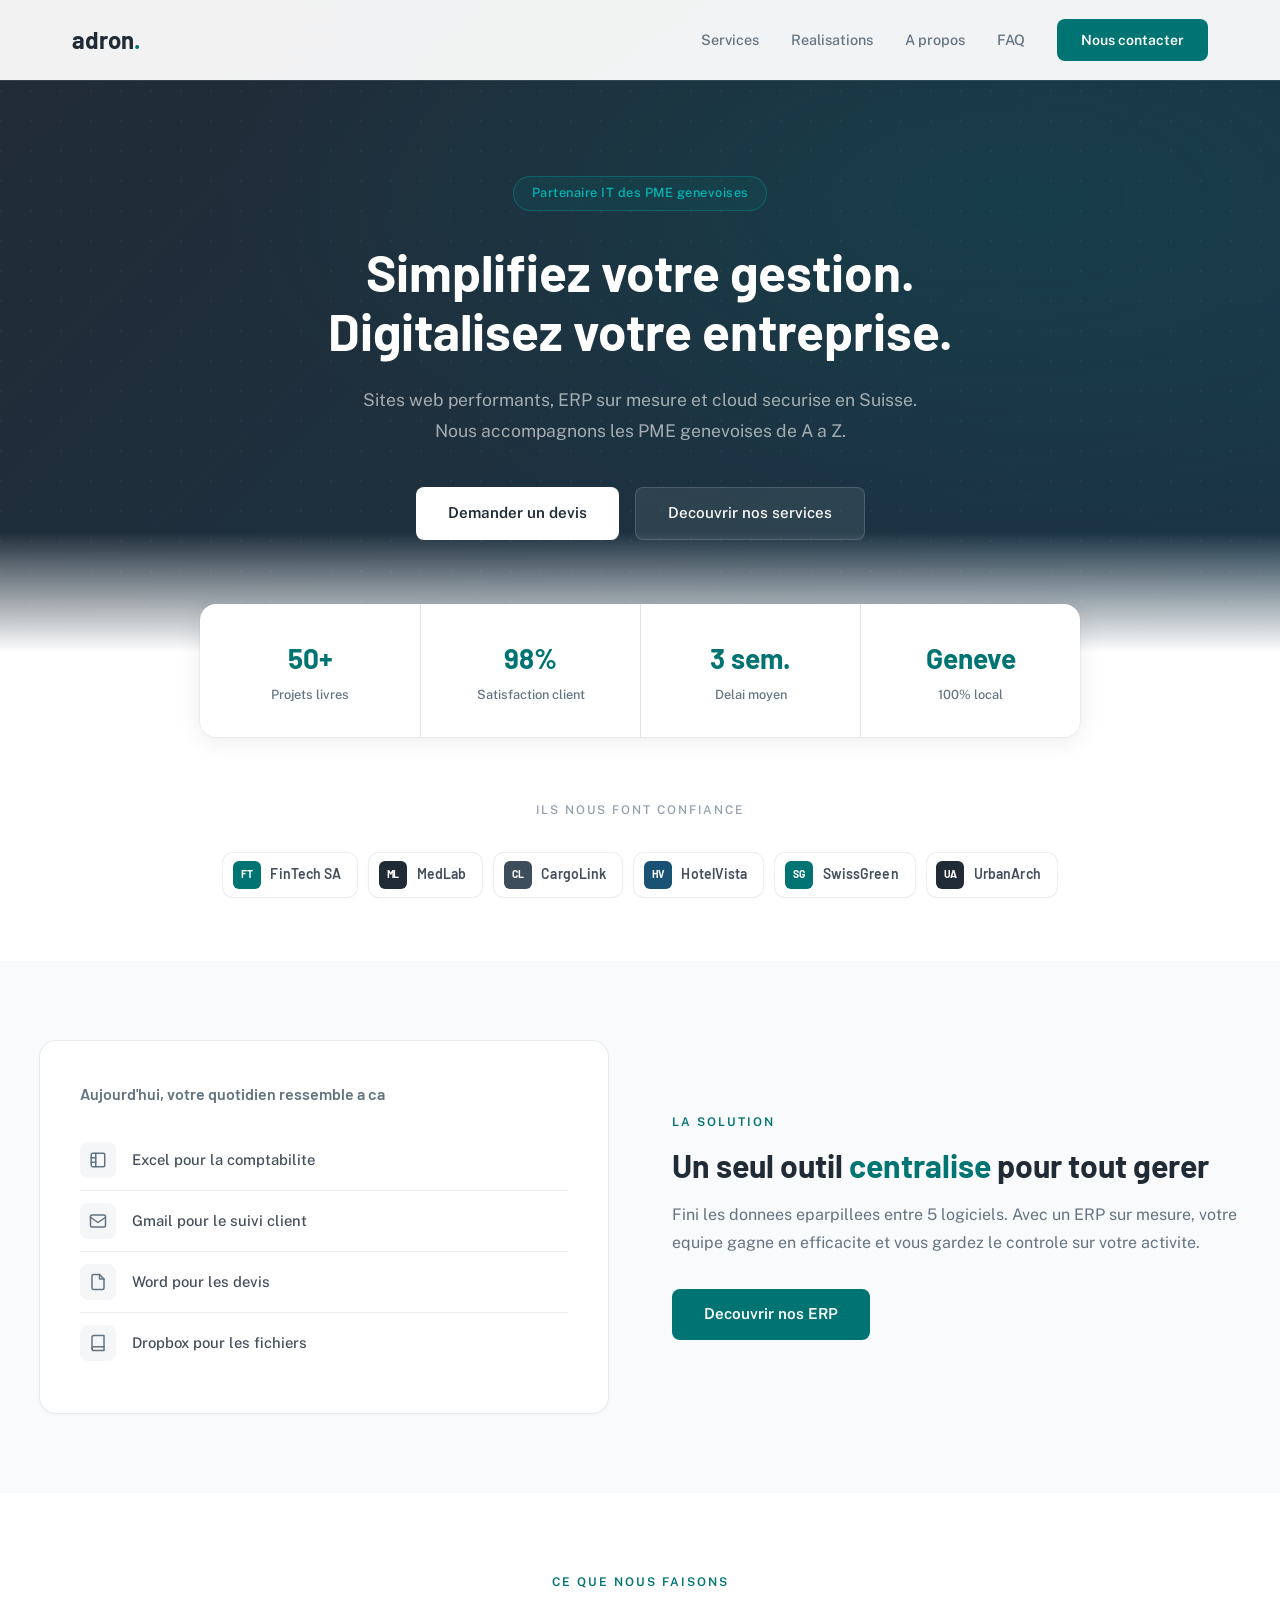
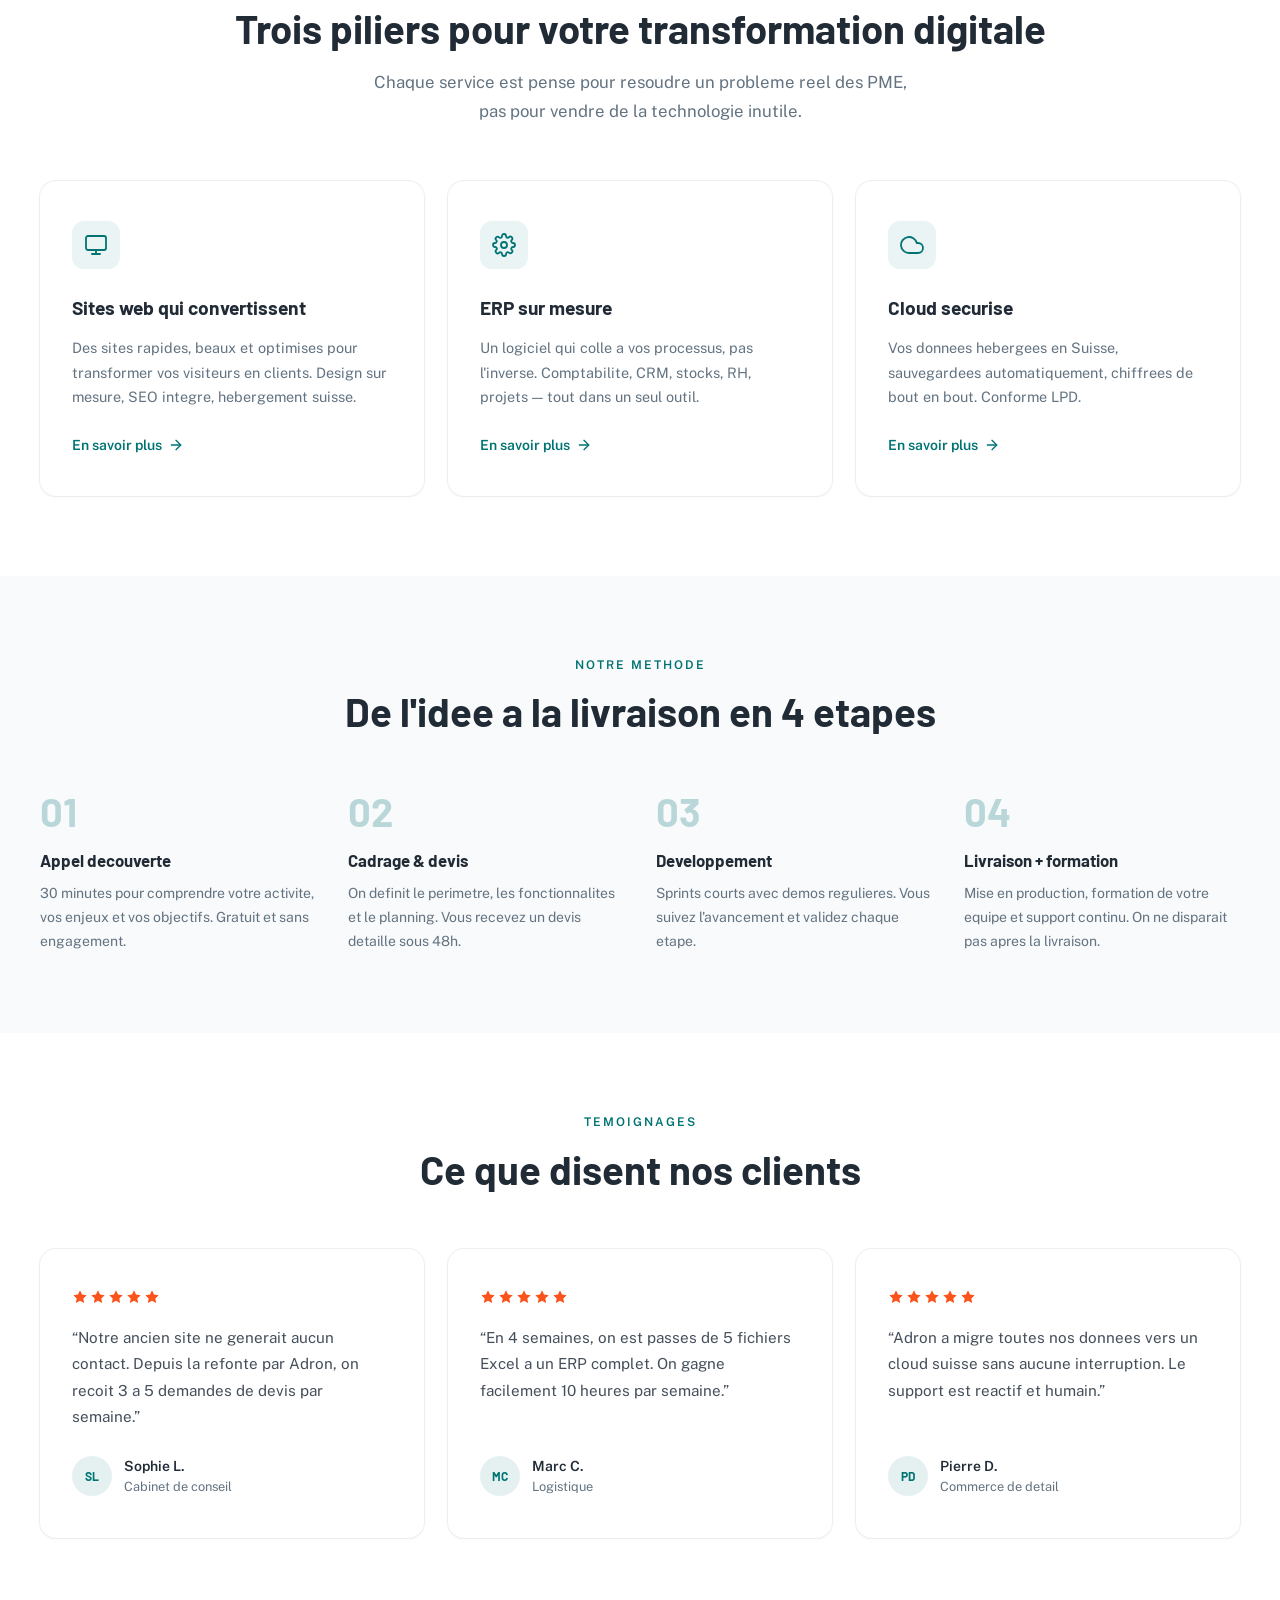
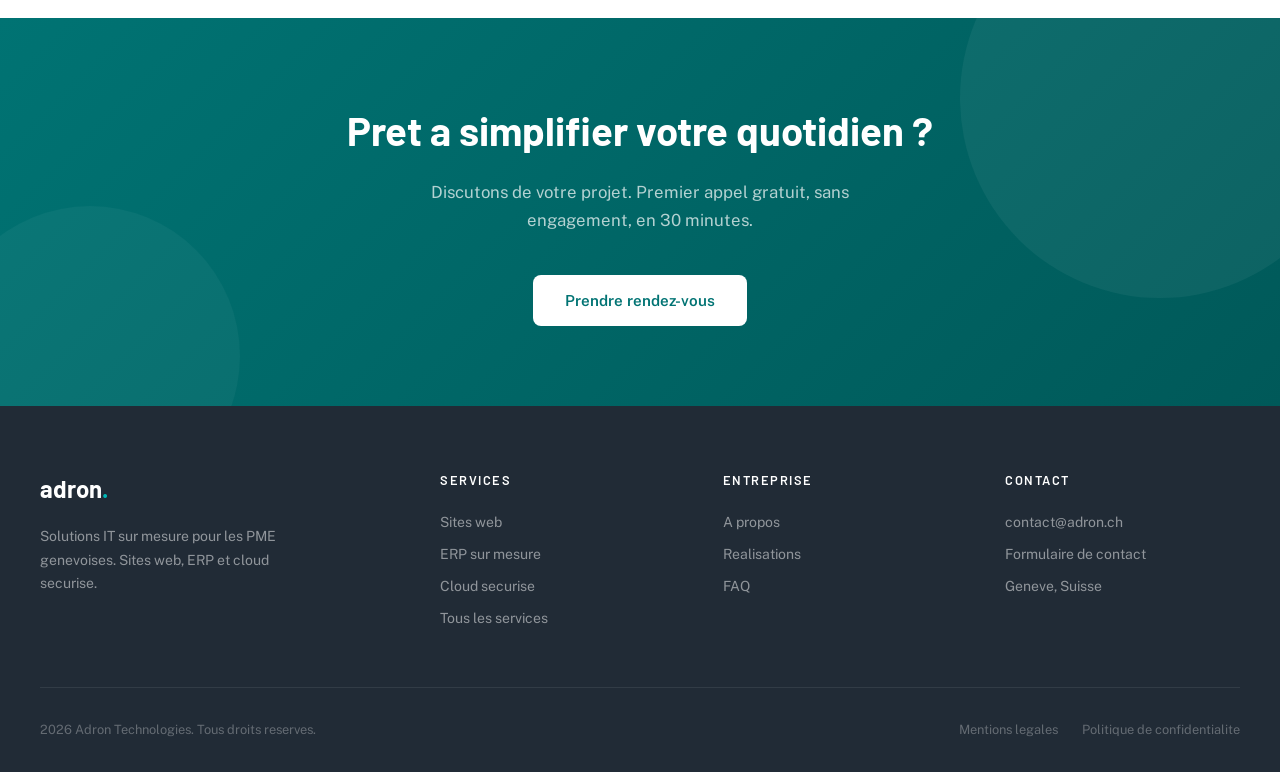
==== commit b1788642: "Refactor code structure for improved readability and maintainability Co-authored-by: Copilot <copilo" ====
--- a/index.html
+++ b/index.html
@@ -6,92 +6,27 @@
   <title>Adron Technologies — Digitalisation PME Genevoises</title>
   <meta name="description" content="Sites web performants, ERP sur mesure et cloud securise en Suisse. Nous accompagnons les PME genevoises de A a Z.">
   <link href="https://fonts.googleapis.com/css2?family=Barlow:wght@400;500;600;700&family=Public+Sans:wght@300;400;500;600;700&display=swap" rel="stylesheet">
-  <link rel="stylesheet" href="variables.css">
-  <link rel="stylesheet" href="style.css">
+  <link rel="stylesheet" href="assets/css/variables.css">
+  <link rel="stylesheet" href="assets/css/style.css">
+  <link rel="stylesheet" href="assets/css/animations.css">
   <style>
-    :root {
-      --teal: #007373; --teal-dark: #005959; --teal-light: #00B8B8;
-      --dark: #212B36; --dark-2: #454F5B; --dark-3: #637381;
-      --orange: #FA541C; --purple: #B195FE;
-      --white: #FFFFFF;
-      --gray-50: #F9FAFB; --gray-100: #F4F6F8; --gray-200: #DFE3E8;
-      --gray-300: #C4CDD5; --gray-400: #919EAB; --gray-500: #637381;
-      --border: rgba(145,158,171,0.2); --border-dashed: rgba(145,158,171,0.32);
-      --font-display: 'Barlow', system-ui, sans-serif;
-      --font-body: 'Public Sans', system-ui, sans-serif;
-      --radius: 12px; --radius-lg: 16px;
-      --shadow-card: -24px 24px 72px -8px rgba(145,158,171,0.24);
-      --transition: all 0.25s cubic-bezier(0.4,0,0.2,1);
-    }
-    *, *::before, *::after { box-sizing: border-box; margin: 0; padding: 0; }
-    html { scroll-behavior: smooth; }
-    body { font-family: var(--font-body); color: var(--dark); line-height: 1.6; background: var(--white); -webkit-font-smoothing: antialiased; }
-    a { text-decoration: none; color: inherit; }
-    ul { list-style: none; }
-
-    /* ── NAV ── */
-    .nav { position: fixed; top: 0; left: 0; right: 0; height: 80px; background: rgba(255,255,255,0.92); backdrop-filter: blur(12px); -webkit-backdrop-filter: blur(12px); box-shadow: 0 1px 0 var(--border); z-index: 1000; display: flex; align-items: center; }
-    .nav-inner { max-width: 1200px; margin: 0 auto; width: 100%; padding: 0 2rem; display: flex; align-items: center; justify-content: space-between; }
-    .nav-logo { font-family: var(--font-display); font-weight: 700; font-size: 1.5rem; color: var(--dark); }
-    .nav-logo span { color: var(--teal); }
-    .nav-links { display: flex; gap: 2rem; align-items: center; }
-    .nav-links a { font-size: 0.9rem; font-weight: 500; color: var(--dark-3); transition: var(--transition); }
-    .nav-links a:hover { color: var(--teal); }
-    .nav-cta { background: var(--teal) !important; color: var(--white) !important; padding: 0.6rem 1.5rem; border-radius: 8px; font-size: 0.875rem !important; font-weight: 600 !important; }
-    .nav-cta:hover { background: var(--teal-dark) !important; }
-    .nav-mobile-toggle { display: none; background: none; border: none; cursor: pointer; flex-direction: column; gap: 5px; padding: 4px; }
-    .nav-mobile-toggle span { display: block; width: 22px; height: 2px; background: var(--dark); border-radius: 2px; }
-
-    /* ── HERO ── */
-    .hero { position: relative; background: linear-gradient(135deg, var(--dark) 0%, #1a3547 100%); padding: 11rem 2rem 7rem; overflow: hidden; }
-    .hero::after { content: ''; position: absolute; bottom: 0; left: 0; right: 0; height: 120px; background: linear-gradient(to bottom, transparent, var(--white)); pointer-events: none; }
-    .hero-inner { max-width: 780px; margin: 0 auto; text-align: center; position: relative; z-index: 1; }
-    .hero-badge { display: inline-block; padding: 0.4rem 1.1rem; background: rgba(0,115,115,0.15); border: 1px solid rgba(0,184,184,0.3); border-radius: 100px; color: var(--teal-light); font-size: 0.8rem; font-weight: 500; letter-spacing: 0.5px; margin-bottom: 2rem; }
-    .hero h1 { font-family: var(--font-display); font-weight: 700; font-size: clamp(2rem, 5vw, 3.2rem); color: var(--white); line-height: 1.15; margin-bottom: 1.5rem; }
-    .hero p { font-size: 1.1rem; color: rgba(255,255,255,0.6); line-height: 1.75; max-width: 560px; margin: 0 auto 2.5rem; }
-    .hero-actions { display: flex; gap: 1rem; justify-content: center; flex-wrap: wrap; }
-
-    /* ── BUTTONS ── */
-    .btn-primary { display: inline-flex; align-items: center; gap: 0.5rem; background: var(--dark); color: var(--white); padding: 0.85rem 2rem; border-radius: 8px; font-size: 0.95rem; font-weight: 600; font-family: var(--font-body); border: none; cursor: pointer; transition: var(--transition); }
-    .btn-primary:hover { background: var(--dark-2); box-shadow: 0 8px 24px rgba(33,43,54,0.3); }
-    .btn-hero-primary { display: inline-flex; align-items: center; gap: 0.5rem; background: var(--white); color: var(--dark); padding: 0.85rem 2rem; border-radius: 8px; font-size: 0.95rem; font-weight: 600; font-family: var(--font-body); border: none; cursor: pointer; transition: var(--transition); }
-    .btn-hero-primary:hover { box-shadow: 0 8px 24px rgba(0,0,0,0.15); transform: translateY(-1px); }
-    .btn-ghost { display: inline-flex; align-items: center; gap: 0.5rem; background: rgba(255,255,255,0.08); color: var(--white); padding: 0.85rem 2rem; border-radius: 8px; font-size: 0.95rem; font-weight: 500; font-family: var(--font-body); border: 1px solid rgba(255,255,255,0.15); cursor: pointer; transition: var(--transition); }
-    .btn-ghost:hover { background: rgba(255,255,255,0.15); }
-    .btn-teal { display: inline-flex; align-items: center; gap: 0.5rem; background: var(--teal); color: var(--white); padding: 0.85rem 2rem; border-radius: 8px; font-size: 0.95rem; font-weight: 600; font-family: var(--font-body); border: none; cursor: pointer; transition: var(--transition); }
-    .btn-teal:hover { background: var(--teal-dark); box-shadow: 0 8px 24px rgba(0,115,115,0.25); }
-    .btn-white { display: inline-flex; align-items: center; gap: 0.5rem; background: var(--white); color: var(--teal); padding: 0.85rem 2rem; border-radius: 8px; font-size: 0.95rem; font-weight: 600; font-family: var(--font-body); border: none; cursor: pointer; transition: var(--transition); }
-    .btn-white:hover { box-shadow: 0 8px 24px rgba(0,0,0,0.2); transform: translateY(-1px); }
-
-    /* ── SECTIONS ── */
-    .section { padding: 5rem 2rem; }
-    .section-gray { background: var(--gray-50); }
-    .section-inner { max-width: 1200px; margin: 0 auto; }
-    .section-label { font-size: 0.75rem; font-weight: 600; text-transform: uppercase; letter-spacing: 2px; color: var(--teal); margin-bottom: 0.75rem; }
-    .section-title { font-family: var(--font-display); font-weight: 700; font-size: clamp(1.8rem, 3.5vw, 2.5rem); line-height: 1.2; margin-bottom: 1rem; }
-    .section-subtitle { font-size: 1.05rem; color: var(--dark-3); line-height: 1.7; max-width: 560px; }
-    .section-header { margin-bottom: 3.5rem; }
-    .section-header-center { text-align: center; }
-    .section-header-center .section-subtitle { margin-left: auto; margin-right: auto; }
-
-    /* ── STATS ── */
+    /* index-specific */
+    .hero-inner { max-width: 780px; }
+    .hero h1 { font-size: clamp(2rem, 5vw, 3.2rem); }
+
     .stats { padding: 0 2rem; position: relative; z-index: 2; margin-top: -3rem; margin-bottom: 1rem; }
-    .stats-grid { max-width: 880px; margin: 0 auto; display: grid; grid-template-columns: repeat(4, 1fr); background: var(--white); border-radius: var(--radius-lg); box-shadow: 0 12px 48px rgba(0,0,0,0.08); }
+    .stats-grid { max-width: 880px; margin: 0 auto; display: grid; grid-template-columns: repeat(4, 1fr); background: var(--white); border-radius: var(--radius-lg); box-shadow: 0 4px 24px rgba(0,0,0,0.08), 0 0 0 1px rgba(145,158,171,0.1); }
     .stat-item { padding: 2rem 1.5rem; text-align: center; }
     .stat-item + .stat-item { border-left: 1px solid var(--gray-200); }
     .stat-number { font-family: var(--font-display); font-weight: 700; font-size: 1.75rem; color: var(--teal); margin-bottom: 0.25rem; }
     .stat-label { font-size: 0.8rem; color: var(--dark-3); font-weight: 500; }
 
-    /* ── TRUST BAR ── */
     .trust { padding: 3rem 2rem 4rem; }
-    .trust-inner { max-width: 900px; margin: 0 auto; text-align: center; }
+    .trust-inner { max-width: 960px; margin: 0 auto; text-align: center; }
     .trust-label { font-size: 0.75rem; text-transform: uppercase; letter-spacing: 2px; color: var(--gray-400); margin-bottom: 2rem; font-weight: 500; }
-    .trust-logos { display: flex; justify-content: center; flex-wrap: wrap; gap: 2.5rem 3rem; align-items: center; }
-    .trust-logos span { font-family: var(--font-display); font-weight: 600; font-size: 1rem; color: var(--gray-300); letter-spacing: 0.5px; }
-
-    /* ── PAIN POINTS ── */
+
     .pain { display: grid; grid-template-columns: 1fr 1fr; gap: 4rem; align-items: center; }
-    .pain-before { background: var(--white); border: 1px dashed var(--border-dashed); border-radius: var(--radius-lg); padding: 2.5rem; }
+    .pain-before { background: var(--white); border-radius: var(--radius-lg); padding: 2.5rem; box-shadow: var(--card-shadow); }
     .pain-before-title { font-family: var(--font-display); font-weight: 600; font-size: 1rem; color: var(--dark-3); margin-bottom: 1.5rem; }
     .pain-item { display: flex; align-items: center; gap: 1rem; padding: 0.75rem 0; }
     .pain-item + .pain-item { border-top: 1px solid var(--border); }
@@ -102,10 +37,9 @@
     .pain-after h3 em { color: var(--teal); font-style: normal; }
     .pain-after p { color: var(--dark-3); line-height: 1.75; margin-bottom: 2rem; }
 
-    /* ── SERVICES ── */
     .services-grid { display: grid; grid-template-columns: repeat(3, 1fr); gap: 1.5rem; }
-    .service-card { border: 1px dashed var(--border-dashed); border-radius: var(--radius-lg); padding: 2.5rem 2rem; transition: var(--transition); display: flex; flex-direction: column; }
-    .service-card:hover { border-color: transparent; box-shadow: var(--shadow-card); }
+    .service-card { border-radius: var(--radius-lg); padding: 2.5rem 2rem; transition: var(--transition); display: flex; flex-direction: column; background: var(--white); box-shadow: var(--card-shadow); }
+    .service-card:hover { box-shadow: var(--card-shadow-hover); transform: translateY(-2px); }
     .service-icon { width: 48px; height: 48px; border-radius: 12px; background: rgba(0,115,115,0.08); display: flex; align-items: center; justify-content: center; margin-bottom: 1.5rem; }
     .service-icon svg { width: 24px; height: 24px; stroke: var(--teal); fill: none; stroke-width: 1.8; stroke-linecap: round; stroke-linejoin: round; }
     .service-card h3 { font-family: var(--font-display); font-weight: 700; font-size: 1.2rem; margin-bottom: 0.75rem; }
@@ -114,67 +48,27 @@
     .service-link:hover { gap: 0.7rem; }
     .arrow-icon { width: 16px; height: 16px; stroke: currentColor; fill: none; stroke-width: 2; stroke-linecap: round; stroke-linejoin: round; }
 
-    /* ── PROCESS ── */
-    .process-grid { display: grid; grid-template-columns: repeat(4, 1fr); gap: 2rem; counter-reset: step; }
-    .process-step { position: relative; padding-top: 3.5rem; }
-    .process-step::before { counter-increment: step; content: counter(step, decimal-leading-zero); font-family: var(--font-display); font-weight: 700; font-size: 2.5rem; color: var(--gray-200); position: absolute; top: 0; left: 0; line-height: 1; }
-    .process-step h4 { font-family: var(--font-display); font-weight: 700; font-size: 1.05rem; margin-bottom: 0.5rem; }
-    .process-step p { font-size: 0.875rem; color: var(--dark-3); line-height: 1.7; }
-
-    /* ── TESTIMONIALS ── */
     .testimonials-grid { display: grid; grid-template-columns: repeat(3, 1fr); gap: 1.5rem; }
-    .testimonial-card { border: 1px dashed var(--border-dashed); border-radius: var(--radius-lg); padding: 2.5rem 2rem; transition: var(--transition); display: flex; flex-direction: column; }
-    .testimonial-card:hover { border-color: transparent; box-shadow: var(--shadow-card); }
+    .testimonial-card { border-radius: var(--radius-lg); padding: 2.5rem 2rem; transition: var(--transition); display: flex; flex-direction: column; background: var(--white); box-shadow: var(--card-shadow); }
+    .testimonial-card:hover { box-shadow: var(--card-shadow-hover); transform: translateY(-2px); }
     .testimonial-stars { display: flex; gap: 2px; margin-bottom: 1.25rem; }
-    .star-svg { width: 16px; height: 16px; fill: var(--orange); }
     .testimonial-text { font-size: 0.95rem; color: var(--dark-2); line-height: 1.75; flex: 1; margin-bottom: 1.5rem; }
     .testimonial-text::before { content: '\201C'; }
     .testimonial-text::after { content: '\201D'; }
     .testimonial-author { display: flex; align-items: center; gap: 0.75rem; }
-    .testimonial-avatar { width: 40px; height: 40px; border-radius: 50%; background: var(--gray-100); display: flex; align-items: center; justify-content: center; font-family: var(--font-display); font-weight: 700; font-size: 0.8rem; color: var(--dark-3); flex-shrink: 0; }
+    .testimonial-avatar { width: 40px; height: 40px; border-radius: 50%; background: rgba(0,115,115,0.1); display: flex; align-items: center; justify-content: center; font-family: var(--font-display); font-weight: 700; font-size: 0.75rem; color: var(--teal); flex-shrink: 0; }
     .testimonial-name { font-weight: 600; font-size: 0.875rem; }
     .testimonial-role { font-size: 0.8rem; color: var(--dark-3); }
 
-    /* ── CTA SECTION ── */
-    .cta-section { background: linear-gradient(135deg, var(--teal), var(--teal-dark)); padding: 5rem 2rem; text-align: center; }
-    .cta-section h2 { font-family: var(--font-display); font-weight: 700; font-size: clamp(1.8rem, 3.5vw, 2.5rem); color: var(--white); margin-bottom: 1rem; }
-    .cta-section p { color: rgba(255,255,255,0.7); font-size: 1.05rem; margin-bottom: 2.5rem; max-width: 480px; margin-left: auto; margin-right: auto; line-height: 1.7; }
-
-    /* ── FOOTER ── */
-    .footer { background: var(--dark); padding: 4rem 2rem 2rem; }
-    .footer-inner { max-width: 1200px; margin: 0 auto; }
-    .footer-grid { display: grid; grid-template-columns: 1.5fr 1fr 1fr 1fr; gap: 3rem; margin-bottom: 3rem; }
-    .footer-brand { font-family: var(--font-display); font-weight: 700; font-size: 1.5rem; color: var(--white); margin-bottom: 1rem; }
-    .footer-brand span { color: var(--teal-light); }
-    .footer-desc { font-size: 0.875rem; color: rgba(255,255,255,0.5); line-height: 1.7; max-width: 280px; }
-    .footer-col h4 { font-family: var(--font-display); font-weight: 600; font-size: 0.8rem; color: var(--white); margin-bottom: 1.25rem; text-transform: uppercase; letter-spacing: 1.5px; }
-    .footer-col a { display: block; font-size: 0.875rem; color: rgba(255,255,255,0.5); margin-bottom: 0.6rem; transition: var(--transition); }
-    .footer-col a:hover { color: var(--white); }
-    .footer-bottom { border-top: 1px solid rgba(255,255,255,0.08); padding-top: 2rem; display: flex; justify-content: space-between; align-items: center; }
-    .footer-copy { font-size: 0.8rem; color: rgba(255,255,255,0.3); }
-    .footer-legal { display: flex; gap: 1.5rem; }
-    .footer-legal a { font-size: 0.8rem; color: rgba(255,255,255,0.3); transition: var(--transition); }
-    .footer-legal a:hover { color: rgba(255,255,255,0.7); }
-
-    /* ── RESPONSIVE ── */
     @media (max-width: 968px) {
-      .nav-links { display: none; }
-      .nav-mobile-toggle { display: flex; }
       .services-grid, .testimonials-grid { grid-template-columns: 1fr; max-width: 480px; margin-left: auto; margin-right: auto; }
-      .process-grid { grid-template-columns: repeat(2, 1fr); }
       .pain { grid-template-columns: 1fr; gap: 2.5rem; }
       .stats-grid { grid-template-columns: repeat(2, 1fr); }
       .stat-item:nth-child(odd) { border-left: none; }
       .stat-item:nth-child(3), .stat-item:nth-child(4) { border-top: 1px solid var(--gray-200); }
-      .footer-grid { grid-template-columns: repeat(2, 1fr); }
     }
     @media (max-width: 600px) {
       .stats-grid { grid-template-columns: repeat(2, 1fr); }
-      .process-grid { grid-template-columns: 1fr; }
-      .footer-grid { grid-template-columns: 1fr; }
-      .hero { padding: 9rem 1.25rem 5rem; }
-      .section { padding: 3.5rem 1.25rem; }
-      .footer-bottom { flex-direction: column; gap: 1rem; text-align: center; }
     }
   </style>
 </head>
@@ -191,14 +85,22 @@
         <a href="faq.html">FAQ</a>
         <a href="contact.html" class="nav-cta">Nous contacter</a>
       </div>
-      <button class="nav-mobile-toggle" aria-label="Menu">
+      <button class="nav-mobile-toggle" aria-label="Menu" aria-expanded="false">
         <span></span><span></span><span></span>
       </button>
     </div>
   </nav>
+  <div class="nav-mobile-menu">
+    <a href="services.html">Services</a>
+    <a href="realisations.html">Realisations</a>
+    <a href="apropos.html">A propos</a>
+    <a href="faq.html">FAQ</a>
+    <a href="contact.html" class="nav-cta">Nous contacter</a>
+  </div>
 
   <!-- HERO -->
   <section class="hero">
+    <div class="hero-decoration" aria-hidden="true"></div>
     <div class="hero-inner">
       <div class="hero-badge">Partenaire IT des PME genevoises</div>
       <h1>Simplifiez votre gestion.<br>Digitalisez votre entreprise.</h1>
@@ -212,7 +114,7 @@
 
   <!-- STATS -->
   <section class="stats">
-    <div class="stats-grid">
+    <div class="stats-grid" data-anim>
       <div class="stat-item">
         <div class="stat-number">50+</div>
         <div class="stat-label">Projets livres</div>
@@ -235,14 +137,14 @@
   <!-- TRUST BAR -->
   <section class="trust">
     <div class="trust-inner">
-      <div class="trust-label">Ils nous font confiance</div>
-      <div class="trust-logos">
-        <span>FinTech SA</span>
-        <span>MedLab</span>
-        <span>CargoLink</span>
-        <span>HotelVista</span>
-        <span>SwissGreen</span>
-        <span>UrbanArch</span>
+      <div class="trust-label" data-anim>Ils nous font confiance</div>
+      <div class="trust-logos" data-anim data-anim-delay="1">
+        <div class="trust-logo"><div class="trust-logo-icon tl-teal">FT</div><span>FinTech SA</span></div>
+        <div class="trust-logo"><div class="trust-logo-icon tl-dark">ML</div><span>MedLab</span></div>
+        <div class="trust-logo"><div class="trust-logo-icon tl-slate">CL</div><span>CargoLink</span></div>
+        <div class="trust-logo"><div class="trust-logo-icon tl-ocean">HV</div><span>HotelVista</span></div>
+        <div class="trust-logo"><div class="trust-logo-icon tl-teal">SG</div><span>SwissGreen</span></div>
+        <div class="trust-logo"><div class="trust-logo-icon tl-dark">UA</div><span>UrbanArch</span></div>
       </div>
     </div>
   </section>
@@ -251,7 +153,7 @@
   <section class="section section-gray">
     <div class="section-inner">
       <div class="pain">
-        <div class="pain-before">
+        <div class="pain-before" data-anim>
           <div class="pain-before-title">Aujourd'hui, votre quotidien ressemble a ca</div>
           <div class="pain-item">
             <div class="pain-icon"><svg viewBox="0 0 24 24"><rect x="3" y="3" width="18" height="18" rx="2"/><path d="M9 3v18"/><path d="M3 9h6"/><path d="M3 15h6"/></svg></div>
@@ -270,7 +172,7 @@
             <div class="pain-item-text">Dropbox pour les fichiers</div>
           </div>
         </div>
-        <div class="pain-after">
+        <div class="pain-after" data-anim data-anim-delay="2">
           <div class="section-label">La solution</div>
           <h3>Un seul outil <em>centralise</em> pour tout gerer</h3>
           <p>Fini les donnees eparpillees entre 5 logiciels. Avec un ERP sur mesure, votre equipe gagne en efficacite et vous gardez le controle sur votre activite.</p>
@@ -283,13 +185,13 @@
   <!-- SERVICES -->
   <section class="section">
     <div class="section-inner">
-      <div class="section-header section-header-center">
+      <div class="section-header section-header-center" data-anim>
         <div class="section-label">Ce que nous faisons</div>
         <h2 class="section-title">Trois piliers pour votre transformation digitale</h2>
         <p class="section-subtitle">Chaque service est pense pour resoudre un probleme reel des PME, pas pour vendre de la technologie inutile.</p>
       </div>
       <div class="services-grid">
-        <div class="service-card">
+        <div class="service-card" data-anim data-anim-delay="1">
           <div class="service-icon">
             <svg viewBox="0 0 24 24"><rect x="2" y="3" width="20" height="14" rx="2"/><line x1="8" y1="21" x2="16" y2="21"/><line x1="12" y1="17" x2="12" y2="21"/></svg>
           </div>
@@ -297,15 +199,15 @@
           <p>Des sites rapides, beaux et optimises pour transformer vos visiteurs en clients. Design sur mesure, SEO integre, hebergement suisse.</p>
           <a href="web.html" class="service-link">En savoir plus <svg class="arrow-icon" viewBox="0 0 24 24"><line x1="5" y1="12" x2="19" y2="12"/><polyline points="12 5 19 12 12 19"/></svg></a>
         </div>
-        <div class="service-card">
+        <div class="service-card" data-anim data-anim-delay="2">
           <div class="service-icon">
             <svg viewBox="0 0 24 24"><circle cx="12" cy="12" r="3"/><path d="M19.4 15a1.65 1.65 0 00.33 1.82l.06.06a2 2 0 01-2.83 2.83l-.06-.06a1.65 1.65 0 00-1.82-.33 1.65 1.65 0 00-1 1.51V21a2 2 0 01-4 0v-.09A1.65 1.65 0 009 19.4a1.65 1.65 0 00-1.82.33l-.06.06a2 2 0 01-2.83-2.83l.06-.06A1.65 1.65 0 004.68 15a1.65 1.65 0 00-1.51-1H3a2 2 0 010-4h.09A1.65 1.65 0 004.6 9a1.65 1.65 0 00-.33-1.82l-.06-.06a2 2 0 012.83-2.83l.06.06A1.65 1.65 0 009 4.68a1.65 1.65 0 001-1.51V3a2 2 0 014 0v.09a1.65 1.65 0 001 1.51 1.65 1.65 0 001.82-.33l.06-.06a2 2 0 012.83 2.83l-.06.06A1.65 1.65 0 0019.4 9a1.65 1.65 0 001.51 1H21a2 2 0 010 4h-.09a1.65 1.65 0 00-1.51 1z"/></svg>
           </div>
           <h3>ERP sur mesure</h3>
-          <p>Un logiciel qui colle a vos processus, pas l'inverse. Comptabilite, CRM, stocks, RH, projets -- tout dans un seul outil.</p>
+          <p>Un logiciel qui colle a vos processus, pas l'inverse. Comptabilite, CRM, stocks, RH, projets — tout dans un seul outil.</p>
           <a href="erp.html" class="service-link">En savoir plus <svg class="arrow-icon" viewBox="0 0 24 24"><line x1="5" y1="12" x2="19" y2="12"/><polyline points="12 5 19 12 12 19"/></svg></a>
         </div>
-        <div class="service-card">
+        <div class="service-card" data-anim data-anim-delay="3">
           <div class="service-icon">
             <svg viewBox="0 0 24 24"><path d="M18 10h-1.26A8 8 0 109 20h9a5 5 0 000-10z"/></svg>
           </div>
@@ -320,24 +222,24 @@
   <!-- PROCESS -->
   <section class="section section-gray">
     <div class="section-inner">
-      <div class="section-header section-header-center">
+      <div class="section-header section-header-center" data-anim>
         <div class="section-label">Notre methode</div>
         <h2 class="section-title">De l'idee a la livraison en 4 etapes</h2>
       </div>
       <div class="process-grid">
-        <div class="process-step">
+        <div class="process-step" data-anim data-anim-delay="1">
           <h4>Appel decouverte</h4>
           <p>30 minutes pour comprendre votre activite, vos enjeux et vos objectifs. Gratuit et sans engagement.</p>
         </div>
-        <div class="process-step">
+        <div class="process-step" data-anim data-anim-delay="2">
           <h4>Cadrage & devis</h4>
           <p>On definit le perimetre, les fonctionnalites et le planning. Vous recevez un devis detaille sous 48h.</p>
         </div>
-        <div class="process-step">
+        <div class="process-step" data-anim data-anim-delay="3">
           <h4>Developpement</h4>
           <p>Sprints courts avec demos regulieres. Vous suivez l'avancement et validez chaque etape.</p>
         </div>
-        <div class="process-step">
+        <div class="process-step" data-anim data-anim-delay="4">
           <h4>Livraison + formation</h4>
           <p>Mise en production, formation de votre equipe et support continu. On ne disparait pas apres la livraison.</p>
         </div>
@@ -348,12 +250,12 @@
   <!-- TESTIMONIALS -->
   <section class="section">
     <div class="section-inner">
-      <div class="section-header section-header-center">
+      <div class="section-header section-header-center" data-anim>
         <div class="section-label">Temoignages</div>
         <h2 class="section-title">Ce que disent nos clients</h2>
       </div>
       <div class="testimonials-grid">
-        <div class="testimonial-card">
+        <div class="testimonial-card" data-anim data-anim-delay="1">
           <div class="testimonial-stars">
             <svg class="star-svg" viewBox="0 0 24 24"><polygon points="12 2 15.09 8.26 22 9.27 17 14.14 18.18 21.02 12 17.77 5.82 21.02 7 14.14 2 9.27 8.91 8.26 12 2"/></svg>
             <svg class="star-svg" viewBox="0 0 24 24"><polygon points="12 2 15.09 8.26 22 9.27 17 14.14 18.18 21.02 12 17.77 5.82 21.02 7 14.14 2 9.27 8.91 8.26 12 2"/></svg>
@@ -370,7 +272,7 @@
             </div>
           </div>
         </div>
-        <div class="testimonial-card">
+        <div class="testimonial-card" data-anim data-anim-delay="2">
           <div class="testimonial-stars">
             <svg class="star-svg" viewBox="0 0 24 24"><polygon points="12 2 15.09 8.26 22 9.27 17 14.14 18.18 21.02 12 17.77 5.82 21.02 7 14.14 2 9.27 8.91 8.26 12 2"/></svg>
             <svg class="star-svg" viewBox="0 0 24 24"><polygon points="12 2 15.09 8.26 22 9.27 17 14.14 18.18 21.02 12 17.77 5.82 21.02 7 14.14 2 9.27 8.91 8.26 12 2"/></svg>
@@ -387,7 +289,7 @@
             </div>
           </div>
         </div>
-        <div class="testimonial-card">
+        <div class="testimonial-card" data-anim data-anim-delay="3">
           <div class="testimonial-stars">
             <svg class="star-svg" viewBox="0 0 24 24"><polygon points="12 2 15.09 8.26 22 9.27 17 14.14 18.18 21.02 12 17.77 5.82 21.02 7 14.14 2 9.27 8.91 8.26 12 2"/></svg>
             <svg class="star-svg" viewBox="0 0 24 24"><polygon points="12 2 15.09 8.26 22 9.27 17 14.14 18.18 21.02 12 17.77 5.82 21.02 7 14.14 2 9.27 8.91 8.26 12 2"/></svg>
@@ -410,9 +312,11 @@
 
   <!-- CTA -->
   <section class="cta-section">
-    <h2>Pret a simplifier votre quotidien ?</h2>
-    <p>Discutons de votre projet. Premier appel gratuit, sans engagement, en 30 minutes.</p>
-    <a href="contact.html" class="btn-white">Prendre rendez-vous</a>
+    <div class="cta-inner" data-anim>
+      <h2>Pret a simplifier votre quotidien ?</h2>
+      <p>Discutons de votre projet. Premier appel gratuit, sans engagement, en 30 minutes.</p>
+      <a href="contact.html" class="btn-white">Prendre rendez-vous</a>
+    </div>
   </section>
 
   <!-- FOOTER -->
@@ -453,5 +357,6 @@
     </div>
   </footer>
 
+  <script src="assets/js/animations.js" defer></script>
 </body>
 </html>
--- a/assets/css/variables.css
+++ b/assets/css/variables.css
@@ -0,0 +1,34 @@
+:root {
+  /* Colors */
+  --teal: #007373;
+  --teal-dark: #005959;
+  --teal-light: #00B8B8;
+  --dark: #212B36;
+  --dark-2: #454F5B;
+  --dark-3: #637381;
+  --orange: #FA541C;
+  --purple: #B195FE;
+  --white: #FFFFFF;
+  --gray-50: #F9FAFB;
+  --gray-100: #F4F6F8;
+  --gray-200: #DFE3E8;
+  --gray-300: #C4CDD5;
+  --gray-400: #919EAB;
+  --gray-500: #637381;
+
+  /* Borders, shadows, etc. */
+  --border: rgba(145, 158, 171, 0.2);
+  --border-dashed: rgba(145, 158, 171, 0.32);
+  --radius: 12px;
+  --radius-lg: 16px;
+  --shadow-card: -24px 24px 72px -8px rgba(145, 158, 171, 0.24);
+  --card-shadow: 0 0 0 1px rgba(145,158,171,0.14), 0 1px 4px rgba(0,0,0,0.04);
+  --card-shadow-hover: 0 0 0 1px rgba(0,115,115,0.2), 0 8px 32px rgba(0,115,115,0.1);
+
+  /* Fonts */
+  --font-display: "Barlow", system-ui, sans-serif;
+  --font-body: "Public Sans", system-ui, sans-serif;
+
+  /* Transitions */
+  --transition: all 0.25s cubic-bezier(0.4, 0, 0.2, 1);
+}
--- a/assets/css/style.css
+++ b/assets/css/style.css
@@ -0,0 +1,450 @@
+/* ═══════════════════════════════════════════════════════════════════
+   style.css — Adron Technologies
+   Shared layout, components, and utilities used across all pages.
+   Load order: variables.css → style.css → animations.css
+   ═══════════════════════════════════════════════════════════════════ */
+
+
+/* ─── RESET ─────────────────────────────────────────────────────── */
+*, *::before, *::after { box-sizing: border-box; margin: 0; padding: 0; }
+html { scroll-behavior: smooth; }
+body {
+  font-family: var(--font-body);
+  color: var(--dark);
+  line-height: 1.6;
+  background: var(--white);
+  -webkit-font-smoothing: antialiased;
+}
+a { text-decoration: none; color: inherit; }
+ul { list-style: none; }
+
+
+/* ─── NAVIGATION ─────────────────────────────────────────────────── */
+.nav {
+  position: fixed;
+  top: 0; left: 0; right: 0;
+  height: 80px;
+  background: rgba(255, 255, 255, 0.94);
+  backdrop-filter: blur(16px);
+  -webkit-backdrop-filter: blur(16px);
+  box-shadow: 0 1px 0 var(--border);
+  z-index: 1000;
+  display: flex;
+  align-items: center;
+}
+.nav-inner {
+  max-width: 1200px;
+  margin: 0 auto;
+  width: 100%;
+  padding: 0 2rem;
+  display: flex;
+  align-items: center;
+  justify-content: space-between;
+}
+.nav-logo {
+  font-family: var(--font-display);
+  font-weight: 700;
+  font-size: 1.5rem;
+  color: var(--dark);
+}
+.nav-logo span { color: var(--teal); }
+.nav-links { display: flex; gap: 2rem; align-items: center; }
+.nav-links a {
+  font-size: 0.9rem;
+  font-weight: 500;
+  color: var(--dark-3);
+  transition: var(--transition);
+}
+.nav-links a:hover { color: var(--teal); }
+.nav-cta {
+  background: var(--teal) !important;
+  color: var(--white) !important;
+  padding: 0.6rem 1.5rem;
+  border-radius: 8px;
+  font-size: 0.875rem !important;
+  font-weight: 600 !important;
+}
+.nav-cta:hover { background: var(--teal-dark) !important; }
+.nav-mobile-toggle {
+  display: none;
+  background: none;
+  border: none;
+  cursor: pointer;
+  flex-direction: column;
+  gap: 5px;
+  padding: 4px;
+}
+.nav-mobile-toggle span {
+  display: block;
+  width: 22px;
+  height: 2px;
+  background: var(--dark);
+  border-radius: 2px;
+  transition: var(--transition);
+}
+
+
+/* ─── HERO ───────────────────────────────────────────────────────── */
+.hero {
+  position: relative;
+  background: linear-gradient(135deg, var(--dark) 0%, #1a3547 100%);
+  padding: 11rem 2rem 7rem;
+  overflow: hidden;
+}
+.hero::after {
+  content: '';
+  position: absolute;
+  bottom: 0; left: 0; right: 0;
+  height: 120px;
+  background: linear-gradient(to bottom, transparent, var(--white));
+  pointer-events: none;
+}
+.hero-inner {
+  max-width: 740px;
+  margin: 0 auto;
+  text-align: center;
+  position: relative;
+  z-index: 1;
+}
+.hero-badge {
+  display: inline-block;
+  padding: 0.4rem 1.1rem;
+  background: rgba(0, 115, 115, 0.15);
+  border: 1px solid rgba(0, 184, 184, 0.3);
+  border-radius: 100px;
+  color: var(--teal-light);
+  font-size: 0.8rem;
+  font-weight: 500;
+  letter-spacing: 0.5px;
+  margin-bottom: 2rem;
+}
+.hero h1 {
+  font-family: var(--font-display);
+  font-weight: 700;
+  font-size: clamp(2rem, 5vw, 3rem);
+  color: var(--white);
+  line-height: 1.15;
+  margin-bottom: 1.5rem;
+}
+.hero p {
+  font-size: 1.1rem;
+  color: rgba(255, 255, 255, 0.6);
+  line-height: 1.75;
+  max-width: 560px;
+  margin: 0 auto 2.5rem;
+}
+.hero-actions {
+  display: flex;
+  gap: 1rem;
+  justify-content: center;
+  flex-wrap: wrap;
+}
+
+
+/* ─── BUTTONS ────────────────────────────────────────────────────── */
+.btn-hero-primary {
+  display: inline-flex;
+  align-items: center;
+  gap: 0.5rem;
+  background: var(--white);
+  color: var(--dark);
+  padding: 0.85rem 2rem;
+  border-radius: 8px;
+  font-size: 0.95rem;
+  font-weight: 600;
+  font-family: var(--font-body);
+  border: none;
+  cursor: pointer;
+  transition: var(--transition);
+}
+.btn-hero-primary:hover {
+  box-shadow: 0 8px 24px rgba(0, 0, 0, 0.15);
+  transform: translateY(-1px);
+}
+.btn-ghost {
+  display: inline-flex;
+  align-items: center;
+  gap: 0.5rem;
+  background: rgba(255, 255, 255, 0.08);
+  color: var(--white);
+  padding: 0.85rem 2rem;
+  border-radius: 8px;
+  font-size: 0.95rem;
+  font-weight: 500;
+  font-family: var(--font-body);
+  border: 1px solid rgba(255, 255, 255, 0.15);
+  cursor: pointer;
+  transition: var(--transition);
+}
+.btn-ghost:hover { background: rgba(255, 255, 255, 0.15); }
+.btn-teal {
+  display: inline-flex;
+  align-items: center;
+  gap: 0.5rem;
+  background: var(--teal);
+  color: var(--white);
+  padding: 0.85rem 2rem;
+  border-radius: 8px;
+  font-size: 0.95rem;
+  font-weight: 600;
+  font-family: var(--font-body);
+  border: none;
+  cursor: pointer;
+  transition: var(--transition);
+}
+.btn-teal:hover {
+  background: var(--teal-dark);
+  box-shadow: 0 8px 24px rgba(0, 115, 115, 0.25);
+  transform: translateY(-1px);
+}
+.btn-white {
+  display: inline-flex;
+  align-items: center;
+  gap: 0.5rem;
+  background: var(--white);
+  color: var(--teal);
+  padding: 0.85rem 2rem;
+  border-radius: 8px;
+  font-size: 0.95rem;
+  font-weight: 600;
+  font-family: var(--font-body);
+  border: none;
+  cursor: pointer;
+  transition: var(--transition);
+}
+.btn-white:hover {
+  box-shadow: 0 8px 24px rgba(0, 0, 0, 0.2);
+  transform: translateY(-1px);
+}
+.btn-submit {
+  display: inline-flex;
+  align-items: center;
+  justify-content: center;
+  width: 100%;
+  background: var(--teal);
+  color: var(--white);
+  padding: 0.85rem 2rem;
+  border-radius: 8px;
+  font-size: 0.95rem;
+  font-weight: 600;
+  font-family: var(--font-body);
+  border: none;
+  cursor: pointer;
+  transition: var(--transition);
+}
+.btn-submit:hover {
+  background: var(--teal-dark);
+  box-shadow: 0 8px 24px rgba(0, 115, 115, 0.25);
+}
+
+
+/* ─── SECTION UTILITIES ──────────────────────────────────────────── */
+.section { padding: 5rem 2rem; }
+.section-gray { background: var(--gray-50); }
+.section-inner { max-width: 1200px; margin: 0 auto; }
+.section-label {
+  font-size: 0.75rem;
+  font-weight: 600;
+  text-transform: uppercase;
+  letter-spacing: 2px;
+  color: var(--teal);
+  margin-bottom: 0.75rem;
+}
+.section-title {
+  font-family: var(--font-display);
+  font-weight: 700;
+  font-size: clamp(1.8rem, 3.5vw, 2.5rem);
+  line-height: 1.2;
+  margin-bottom: 1rem;
+}
+.section-subtitle {
+  font-size: 1.05rem;
+  color: var(--dark-3);
+  line-height: 1.7;
+  max-width: 560px;
+}
+.section-header { margin-bottom: 3.5rem; }
+.section-header-center { text-align: center; }
+.section-header-center .section-subtitle { margin-left: auto; margin-right: auto; }
+
+
+/* ─── PROCESS STEPS ──────────────────────────────────────────────── */
+.process-grid {
+  display: grid;
+  grid-template-columns: repeat(4, 1fr);
+  gap: 2rem;
+  counter-reset: step;
+}
+.process-step {
+  position: relative;
+  padding-top: 3.5rem;
+}
+.process-step::before {
+  counter-increment: step;
+  content: counter(step, decimal-leading-zero);
+  font-family: var(--font-display);
+  font-weight: 700;
+  font-size: 2.5rem;
+  color: var(--teal);
+  opacity: 0.22;
+  position: absolute;
+  top: 0; left: 0;
+  line-height: 1;
+}
+.process-step h4 {
+  font-family: var(--font-display);
+  font-weight: 700;
+  font-size: 1.05rem;
+  margin-bottom: 0.5rem;
+}
+.process-step p { font-size: 0.875rem; color: var(--dark-3); line-height: 1.7; }
+
+
+/* ─── FAQ ACCORDION ──────────────────────────────────────────────── */
+.faq-list { display: flex; flex-direction: column; }
+.faq-item { border-bottom: 1px solid var(--border); }
+.faq-question {
+  padding: 1.25rem 0;
+  font-family: var(--font-display);
+  font-weight: 600;
+  font-size: 1rem;
+  cursor: pointer;
+  display: flex;
+  justify-content: space-between;
+  align-items: center;
+  gap: 1rem;
+}
+.faq-question svg {
+  width: 20px; height: 20px;
+  stroke: var(--dark-3);
+  fill: none;
+  stroke-width: 2;
+  stroke-linecap: round;
+  flex-shrink: 0;
+  transition: var(--transition);
+}
+.faq-item.open .faq-question svg { transform: rotate(45deg); }
+.faq-answer {
+  font-size: 0.9rem;
+  color: var(--dark-3);
+  line-height: 1.7;
+}
+
+
+/* ─── STAR RATING ────────────────────────────────────────────────── */
+.star-svg { width: 16px; height: 16px; fill: var(--orange); }
+
+
+/* ─── CTA SECTION ────────────────────────────────────────────────── */
+.cta-section {
+  background: linear-gradient(135deg, var(--teal), var(--teal-dark));
+  padding: 5rem 2rem;
+  text-align: center;
+  position: relative;
+  overflow: hidden;
+}
+.cta-section::before {
+  content: '';
+  position: absolute;
+  top: -120px; right: -80px;
+  width: 400px; height: 400px;
+  background: rgba(255, 255, 255, 0.05);
+  border-radius: 50%;
+  pointer-events: none;
+}
+.cta-section::after {
+  content: '';
+  position: absolute;
+  bottom: -100px; left: -60px;
+  width: 300px; height: 300px;
+  background: rgba(255, 255, 255, 0.04);
+  border-radius: 50%;
+  pointer-events: none;
+}
+.cta-inner { position: relative; z-index: 1; }
+.cta-section h2 {
+  font-family: var(--font-display);
+  font-weight: 700;
+  font-size: clamp(1.8rem, 3.5vw, 2.5rem);
+  color: var(--white);
+  margin-bottom: 1rem;
+}
+.cta-section p {
+  color: rgba(255, 255, 255, 0.7);
+  font-size: 1.05rem;
+  margin-bottom: 2.5rem;
+  max-width: 480px;
+  margin-left: auto;
+  margin-right: auto;
+  line-height: 1.7;
+}
+
+
+/* ─── FOOTER ─────────────────────────────────────────────────────── */
+.footer { background: var(--dark); padding: 4rem 2rem 2rem; }
+.footer-inner { max-width: 1200px; margin: 0 auto; }
+.footer-grid {
+  display: grid;
+  grid-template-columns: 1.5fr 1fr 1fr 1fr;
+  gap: 3rem;
+  margin-bottom: 3rem;
+}
+.footer-brand {
+  font-family: var(--font-display);
+  font-weight: 700;
+  font-size: 1.5rem;
+  color: var(--white);
+  margin-bottom: 1rem;
+}
+.footer-brand span { color: var(--teal-light); }
+.footer-desc {
+  font-size: 0.875rem;
+  color: rgba(255, 255, 255, 0.5);
+  line-height: 1.7;
+  max-width: 280px;
+}
+.footer-col h4 {
+  font-family: var(--font-display);
+  font-weight: 600;
+  font-size: 0.8rem;
+  color: var(--white);
+  margin-bottom: 1.25rem;
+  text-transform: uppercase;
+  letter-spacing: 1.5px;
+}
+.footer-col a {
+  display: block;
+  font-size: 0.875rem;
+  color: rgba(255, 255, 255, 0.5);
+  margin-bottom: 0.6rem;
+  transition: var(--transition);
+}
+.footer-col a:hover { color: var(--white); }
+.footer-bottom {
+  border-top: 1px solid rgba(255, 255, 255, 0.08);
+  padding-top: 2rem;
+  display: flex;
+  justify-content: space-between;
+  align-items: center;
+}
+.footer-copy { font-size: 0.8rem; color: rgba(255, 255, 255, 0.3); }
+.footer-legal { display: flex; gap: 1.5rem; }
+.footer-legal a { font-size: 0.8rem; color: rgba(255, 255, 255, 0.3); transition: var(--transition); }
+.footer-legal a:hover { color: rgba(255, 255, 255, 0.7); }
+
+
+/* ─── RESPONSIVE ─────────────────────────────────────────────────── */
+@media (max-width: 968px) {
+  .nav-links { display: none; }
+  .nav-mobile-toggle { display: flex; }
+  .footer-grid { grid-template-columns: repeat(2, 1fr); }
+  .process-grid { grid-template-columns: repeat(2, 1fr); }
+}
+
+@media (max-width: 600px) {
+  .hero { padding: 9rem 1.25rem 5rem; }
+  .section { padding: 3.5rem 1.25rem; }
+  .footer-grid { grid-template-columns: 1fr; }
+  .footer-bottom { flex-direction: column; gap: 1rem; text-align: center; }
+  .process-grid { grid-template-columns: 1fr; }
+}
--- a/assets/css/animations.css
+++ b/assets/css/animations.css
@@ -0,0 +1,208 @@
+/* ─── HERO DECORATION ─── */
+.hero-decoration {
+  position: absolute;
+  inset: 0;
+  pointer-events: none;
+  z-index: 0;
+  background:
+    radial-gradient(ellipse at 78% 30%, rgba(0,115,115,0.18) 0%, transparent 55%),
+    radial-gradient(circle at 1px 1px, rgba(255,255,255,0.04) 1px, transparent 0);
+  background-size: auto, 30px 30px;
+}
+
+/* ─── HERO ENTRANCE ─── */
+@media (prefers-reduced-motion: no-preference) {
+  .hero-badge,
+  .hero-badge-wrap {
+    animation: heroFade 0.65s cubic-bezier(0.4, 0, 0.2, 1) both;
+  }
+  .hero h1 {
+    animation: heroFade 0.7s 0.1s cubic-bezier(0.4, 0, 0.2, 1) both;
+  }
+  .hero p {
+    animation: heroFade 0.7s 0.2s cubic-bezier(0.4, 0, 0.2, 1) both;
+  }
+  .hero-actions,
+  .hero .btn-hero-primary,
+  .hero .btn-ghost {
+    animation: heroFade 0.7s 0.3s cubic-bezier(0.4, 0, 0.2, 1) both;
+  }
+
+  @keyframes heroFade {
+    from { opacity: 0; transform: translateY(18px); }
+    to   { opacity: 1; transform: none; }
+  }
+}
+
+/* ─── SCROLL REVEAL ─── */
+@media (prefers-reduced-motion: no-preference) {
+  [data-anim] {
+    opacity: 0;
+    transform: translateY(22px);
+    transition:
+      opacity 0.55s cubic-bezier(0.4, 0, 0.2, 1),
+      transform 0.55s cubic-bezier(0.4, 0, 0.2, 1);
+  }
+  [data-anim].is-visible {
+    opacity: 1;
+    transform: none;
+  }
+
+  [data-anim-delay="1"] { transition-delay: 80ms; }
+  [data-anim-delay="2"] { transition-delay: 160ms; }
+  [data-anim-delay="3"] { transition-delay: 240ms; }
+  [data-anim-delay="4"] { transition-delay: 320ms; }
+  [data-anim-delay="5"] { transition-delay: 400ms; }
+  [data-anim-delay="6"] { transition-delay: 480ms; }
+}
+
+/* ─── FAQ SMOOTH ACCORDION ─── */
+.faq-answer {
+  overflow: hidden;
+  max-height: 0;
+  padding-bottom: 0;
+  transition: max-height 0.32s cubic-bezier(0.4, 0, 0.2, 1),
+              padding-bottom 0.32s cubic-bezier(0.4, 0, 0.2, 1),
+              opacity 0.28s ease;
+  opacity: 0;
+  display: block !important;
+}
+.faq-item.open .faq-answer {
+  max-height: 300px;
+  padding-bottom: 1.25rem;
+  opacity: 1;
+}
+
+/* ─── CARD UPGRADE (shared override) ─── */
+.card,
+.service-card,
+.feature-card,
+.module-card,
+.accom-card,
+.comp-card,
+.pricing-card,
+.stat-card,
+.team-card,
+.value-card,
+.info-card,
+.testimonial-card,
+.testimonial-block,
+.case-quote,
+.case-metric,
+.form-card,
+.pain-before {
+  box-shadow: var(--card-shadow) !important;
+  border: none !important;
+}
+.card:hover,
+.service-card:hover,
+.feature-card:hover,
+.module-card:hover,
+.accom-card:hover,
+.comp-card:hover,
+.stat-card:hover,
+.team-card:hover,
+.value-card:hover,
+.info-card:hover,
+.testimonial-card:hover,
+.testimonial-block:hover,
+.case-quote:hover,
+.case-metric:hover {
+  box-shadow: var(--card-shadow-hover) !important;
+  transform: translateY(-2px);
+}
+/* pricing popular stays solid teal border */
+.pricing-card.popular {
+  box-shadow: 0 0 0 2px var(--teal), 0 8px 32px rgba(0,115,115,0.1) !important;
+}
+
+/* ─── TRUST LOGOS ─── */
+.trust-logos {
+  display: flex;
+  justify-content: center;
+  flex-wrap: wrap;
+  gap: 0.75rem;
+  align-items: center;
+}
+.trust-logo {
+  display: inline-flex;
+  align-items: center;
+  gap: 0.6rem;
+  padding: 0.5rem 1rem 0.5rem 0.6rem;
+  border-radius: 10px;
+  background: var(--white);
+  box-shadow: var(--card-shadow);
+  transition: box-shadow 0.2s ease, transform 0.2s ease;
+}
+.trust-logo:hover {
+  box-shadow: var(--card-shadow-hover);
+  transform: translateY(-1px);
+}
+.trust-logo-icon {
+  width: 28px;
+  height: 28px;
+  border-radius: 6px;
+  font-family: var(--font-display);
+  font-weight: 700;
+  font-size: 0.65rem;
+  color: var(--white);
+  display: flex;
+  align-items: center;
+  justify-content: center;
+  flex-shrink: 0;
+  letter-spacing: -0.3px;
+}
+.tl-teal   { background: var(--teal); }
+.tl-dark   { background: var(--dark); }
+.tl-slate  { background: #3d4d5c; }
+.tl-ocean  { background: #1a5276; }
+.trust-logo > span {
+  font-family: var(--font-display);
+  font-weight: 600;
+  font-size: 0.875rem;
+  color: var(--dark-2);
+  letter-spacing: 0.1px;
+}
+
+/* ─── PROCESS STEP NUMBERING ─── */
+.process-step::before {
+  color: var(--teal) !important;
+  opacity: 0.25;
+}
+
+/* ─── MOBILE NAV DRAWER ─── */
+.nav-mobile-menu {
+  display: none;
+  position: fixed;
+  top: 80px;
+  left: 0; right: 0;
+  background: var(--white);
+  border-top: 1px solid var(--border);
+  padding: 1.25rem 2rem 2rem;
+  z-index: 999;
+  box-shadow: 0 8px 24px rgba(0,0,0,0.08);
+  flex-direction: column;
+  gap: 0;
+}
+.nav-mobile-menu.open { display: flex; }
+.nav-mobile-menu a {
+  display: block;
+  padding: 0.8rem 0;
+  font-size: 0.95rem;
+  font-weight: 500;
+  color: var(--dark-2);
+  border-bottom: 1px solid var(--border);
+  transition: color 0.2s;
+}
+.nav-mobile-menu a:last-child { border-bottom: none; }
+.nav-mobile-menu a:hover { color: var(--teal); }
+.nav-mobile-menu .nav-cta {
+  margin-top: 1rem;
+  background: var(--teal) !important;
+  color: var(--white) !important;
+  text-align: center;
+  border-radius: 8px;
+  padding: 0.75rem 1.5rem;
+  border-bottom: none !important;
+  font-weight: 600 !important;
+}
